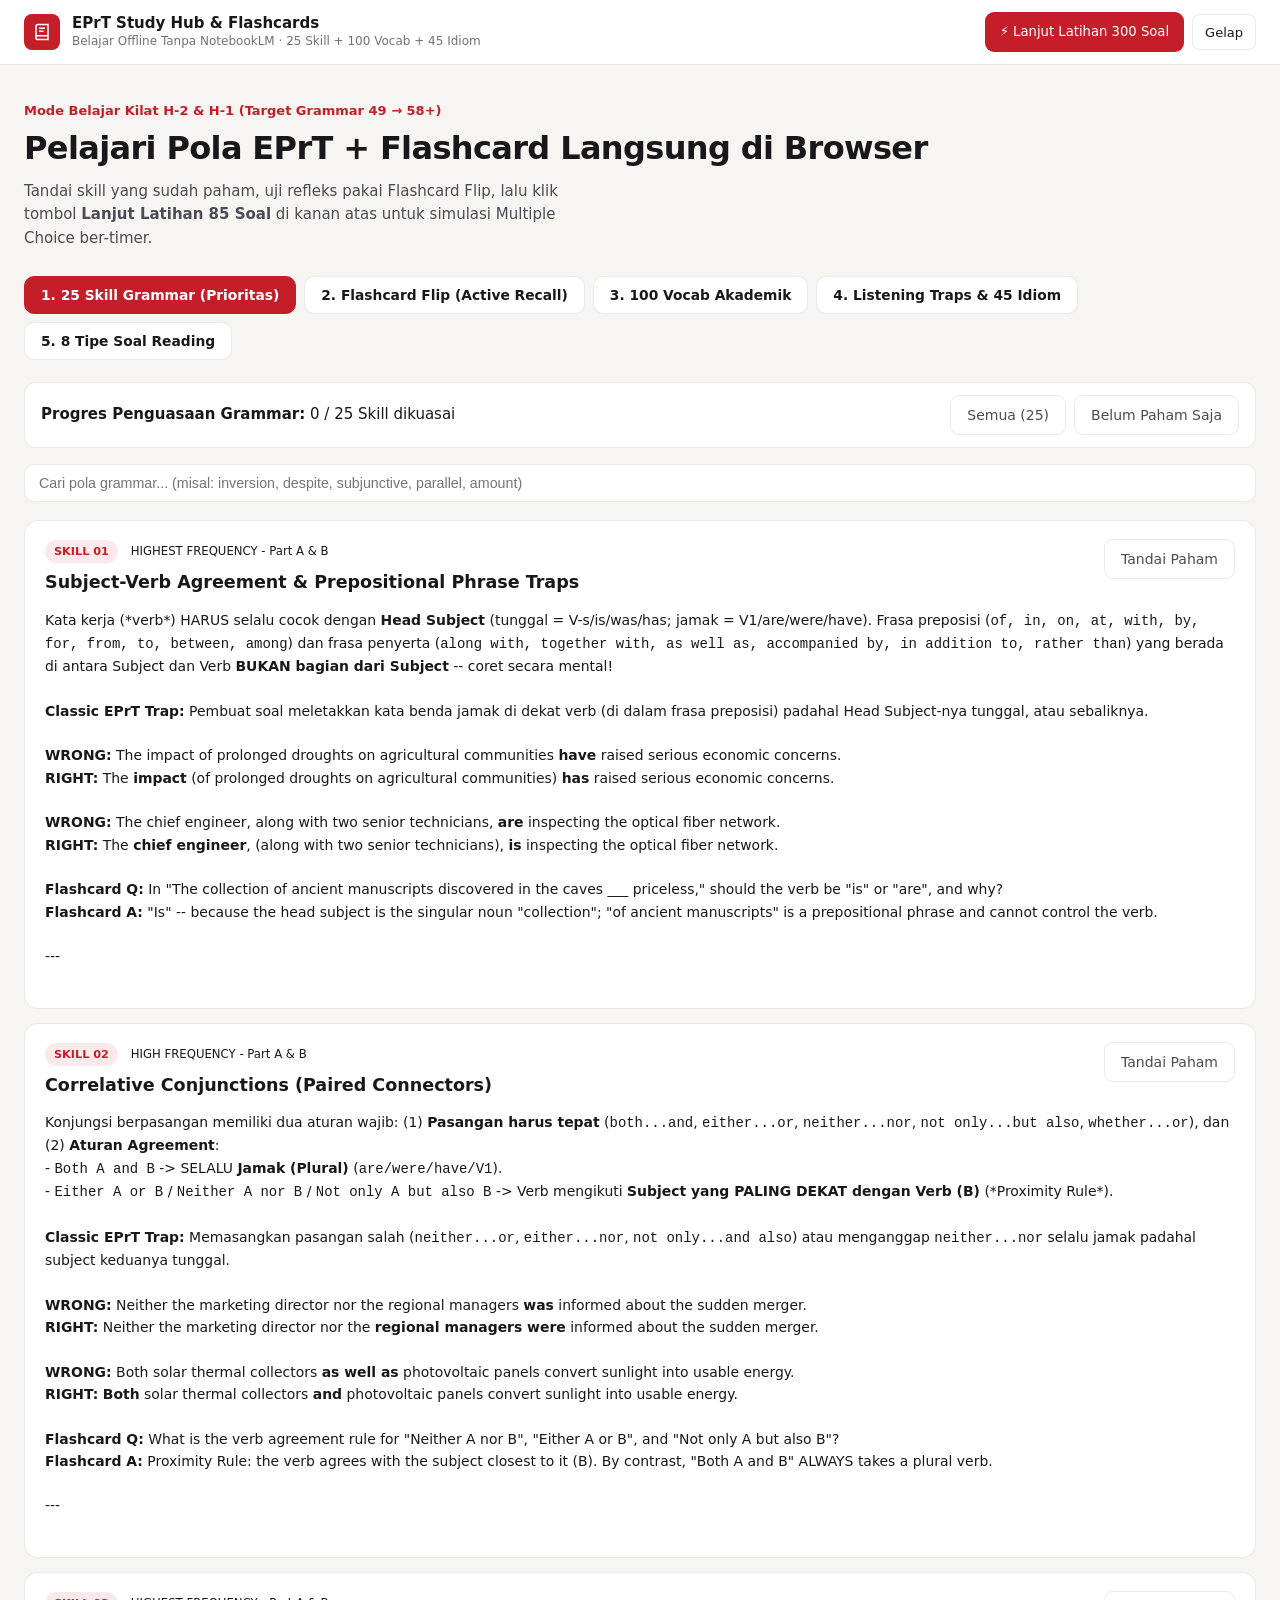
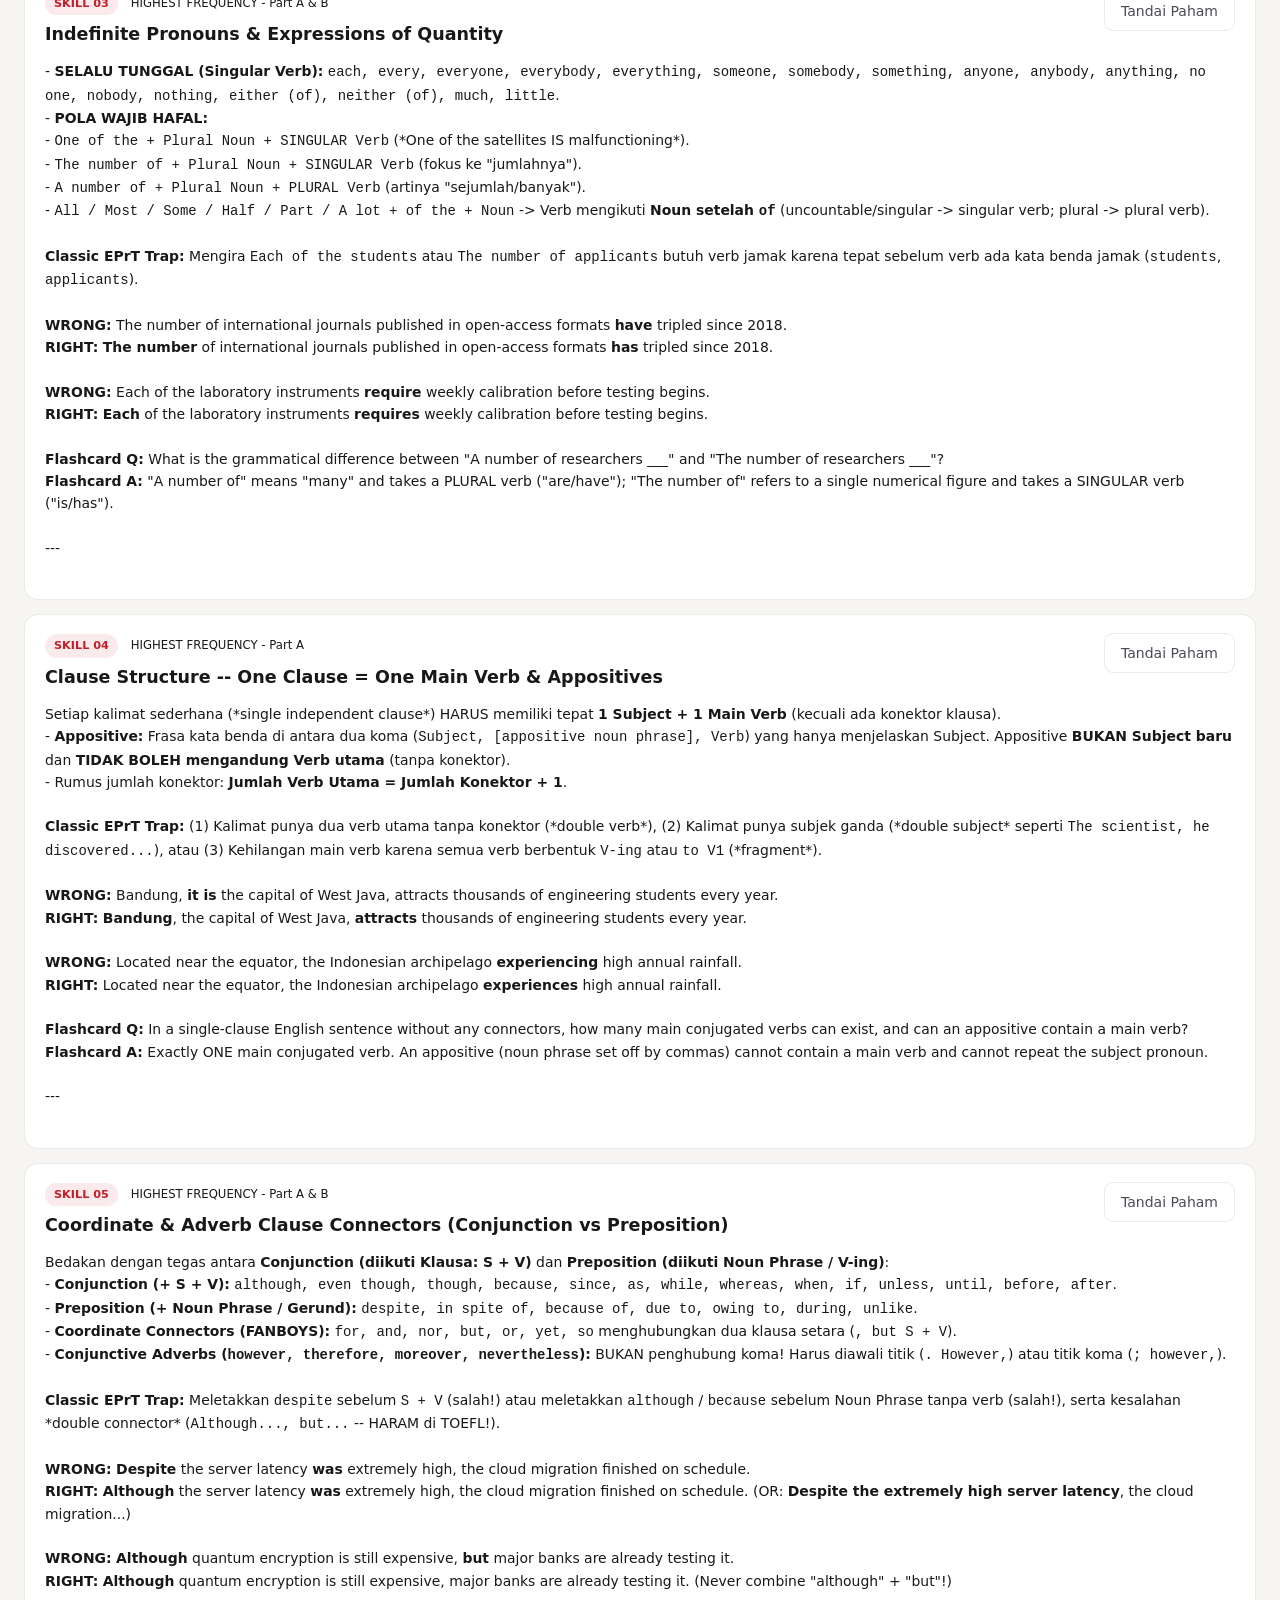
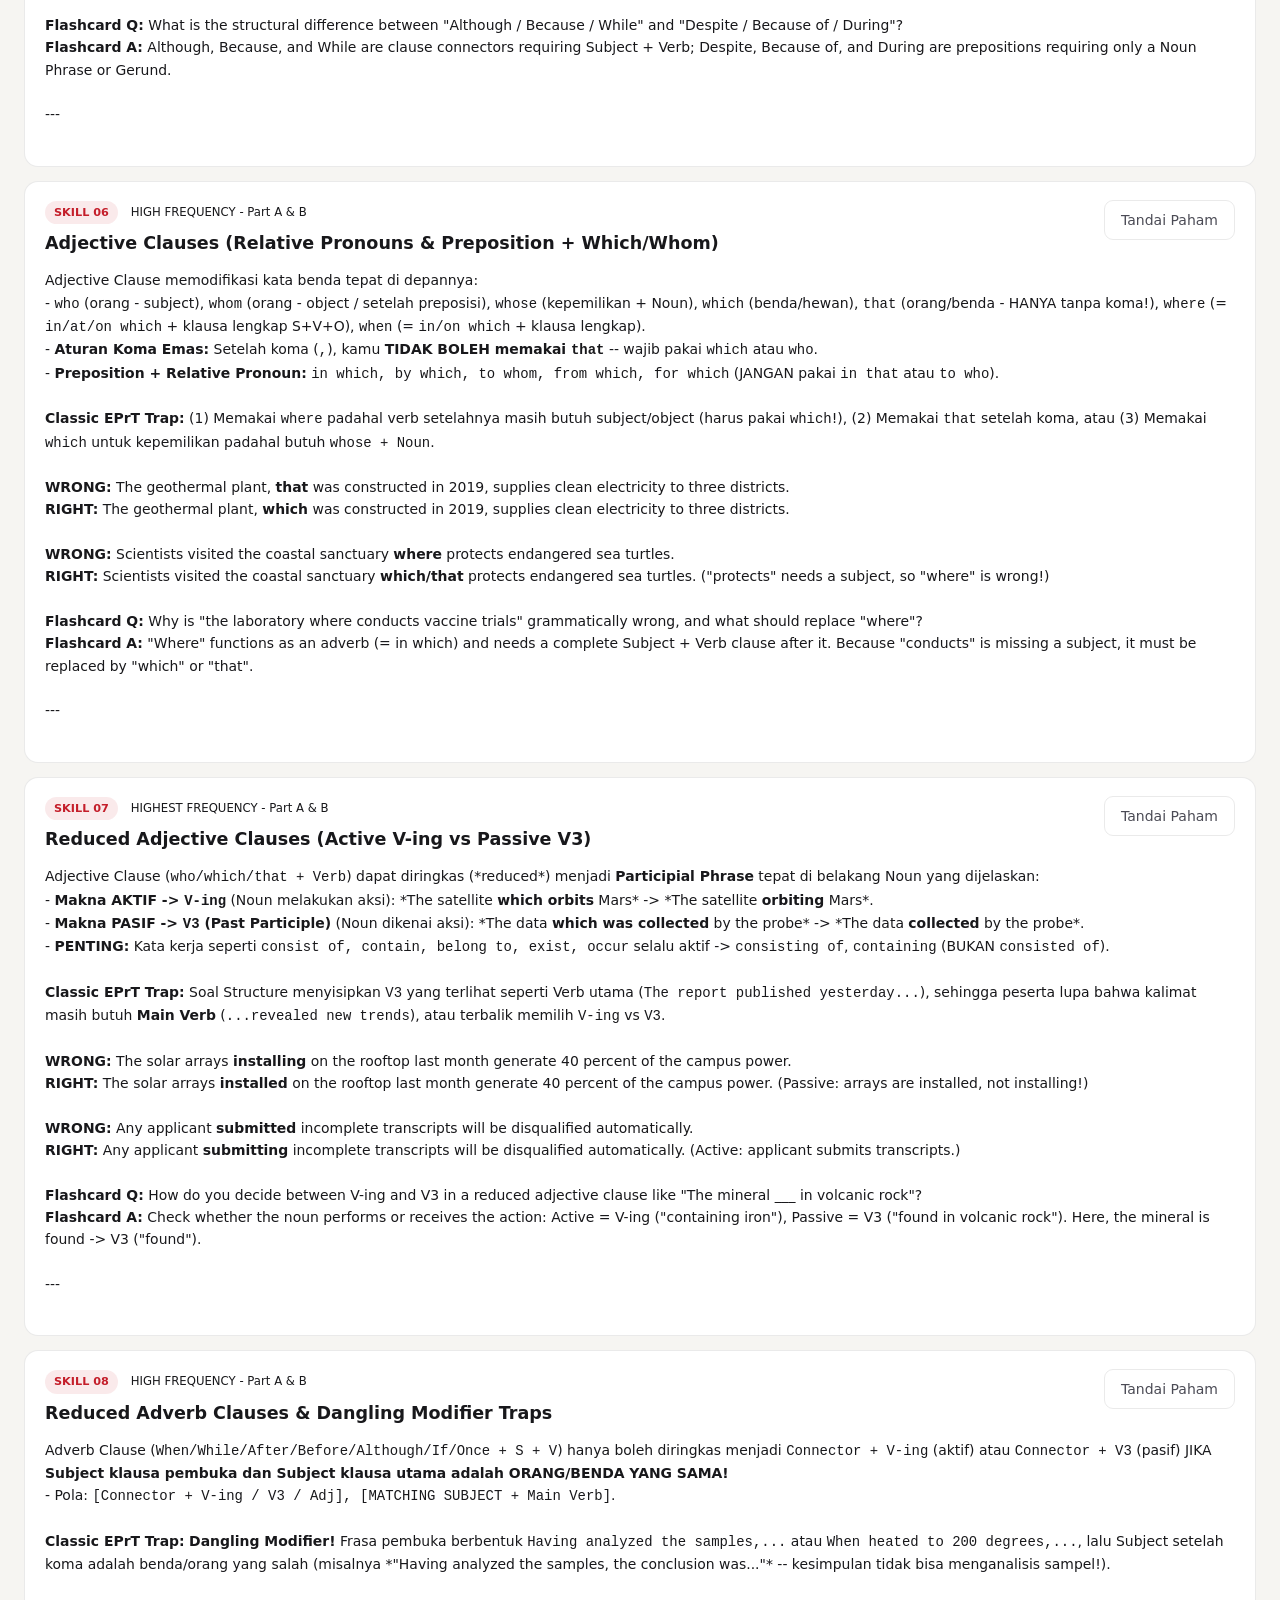
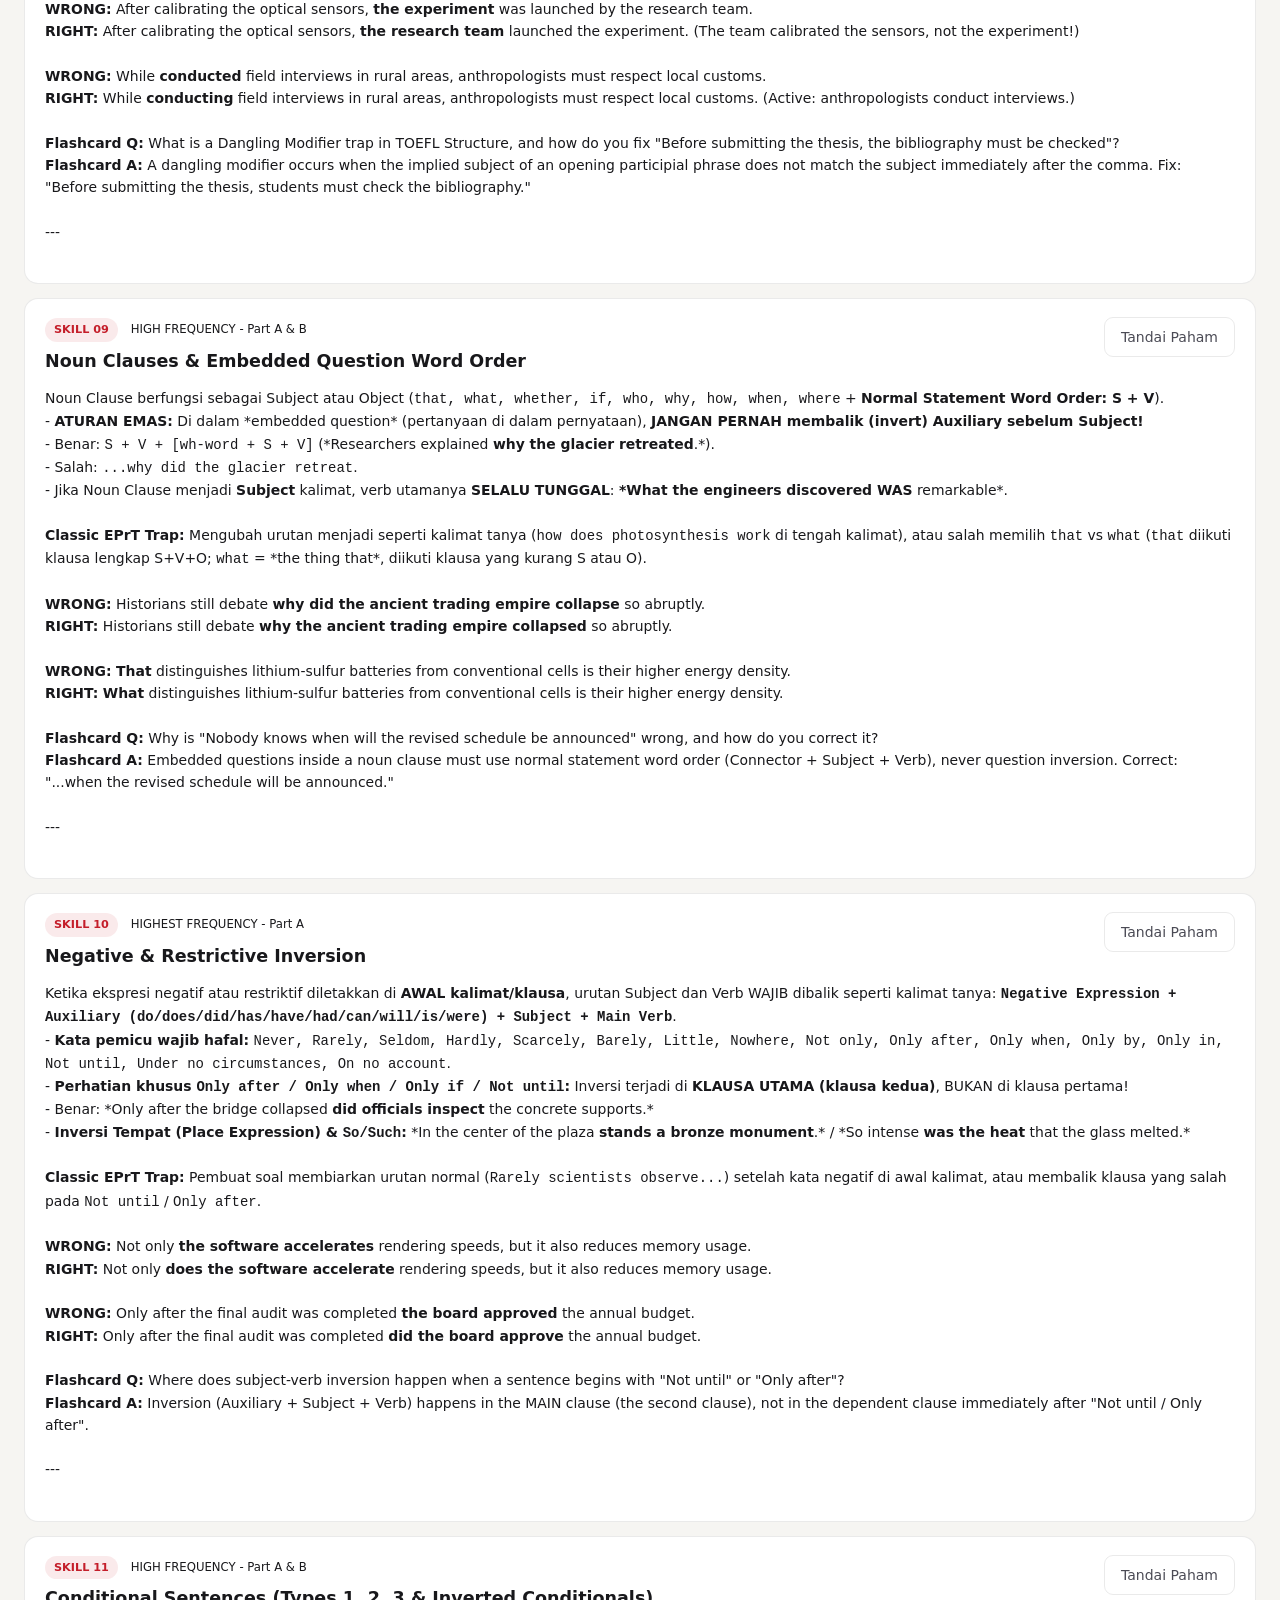
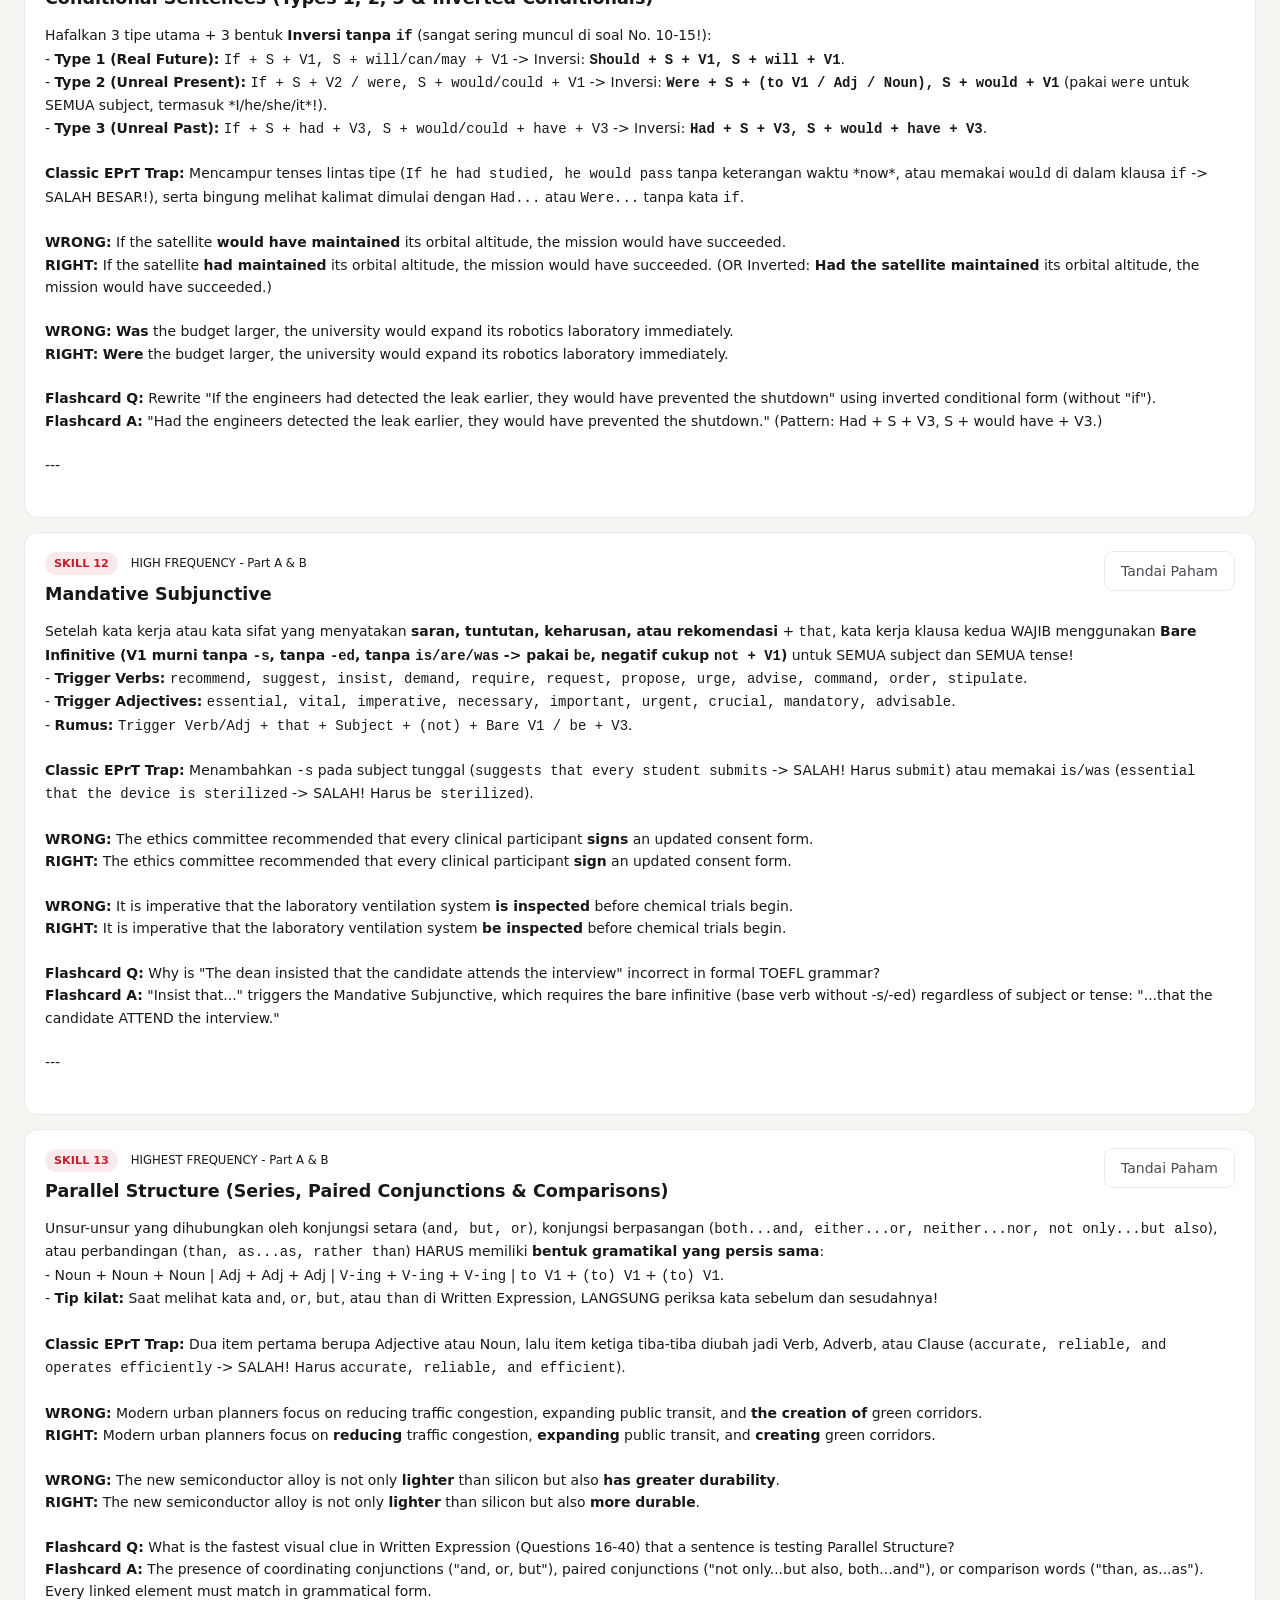
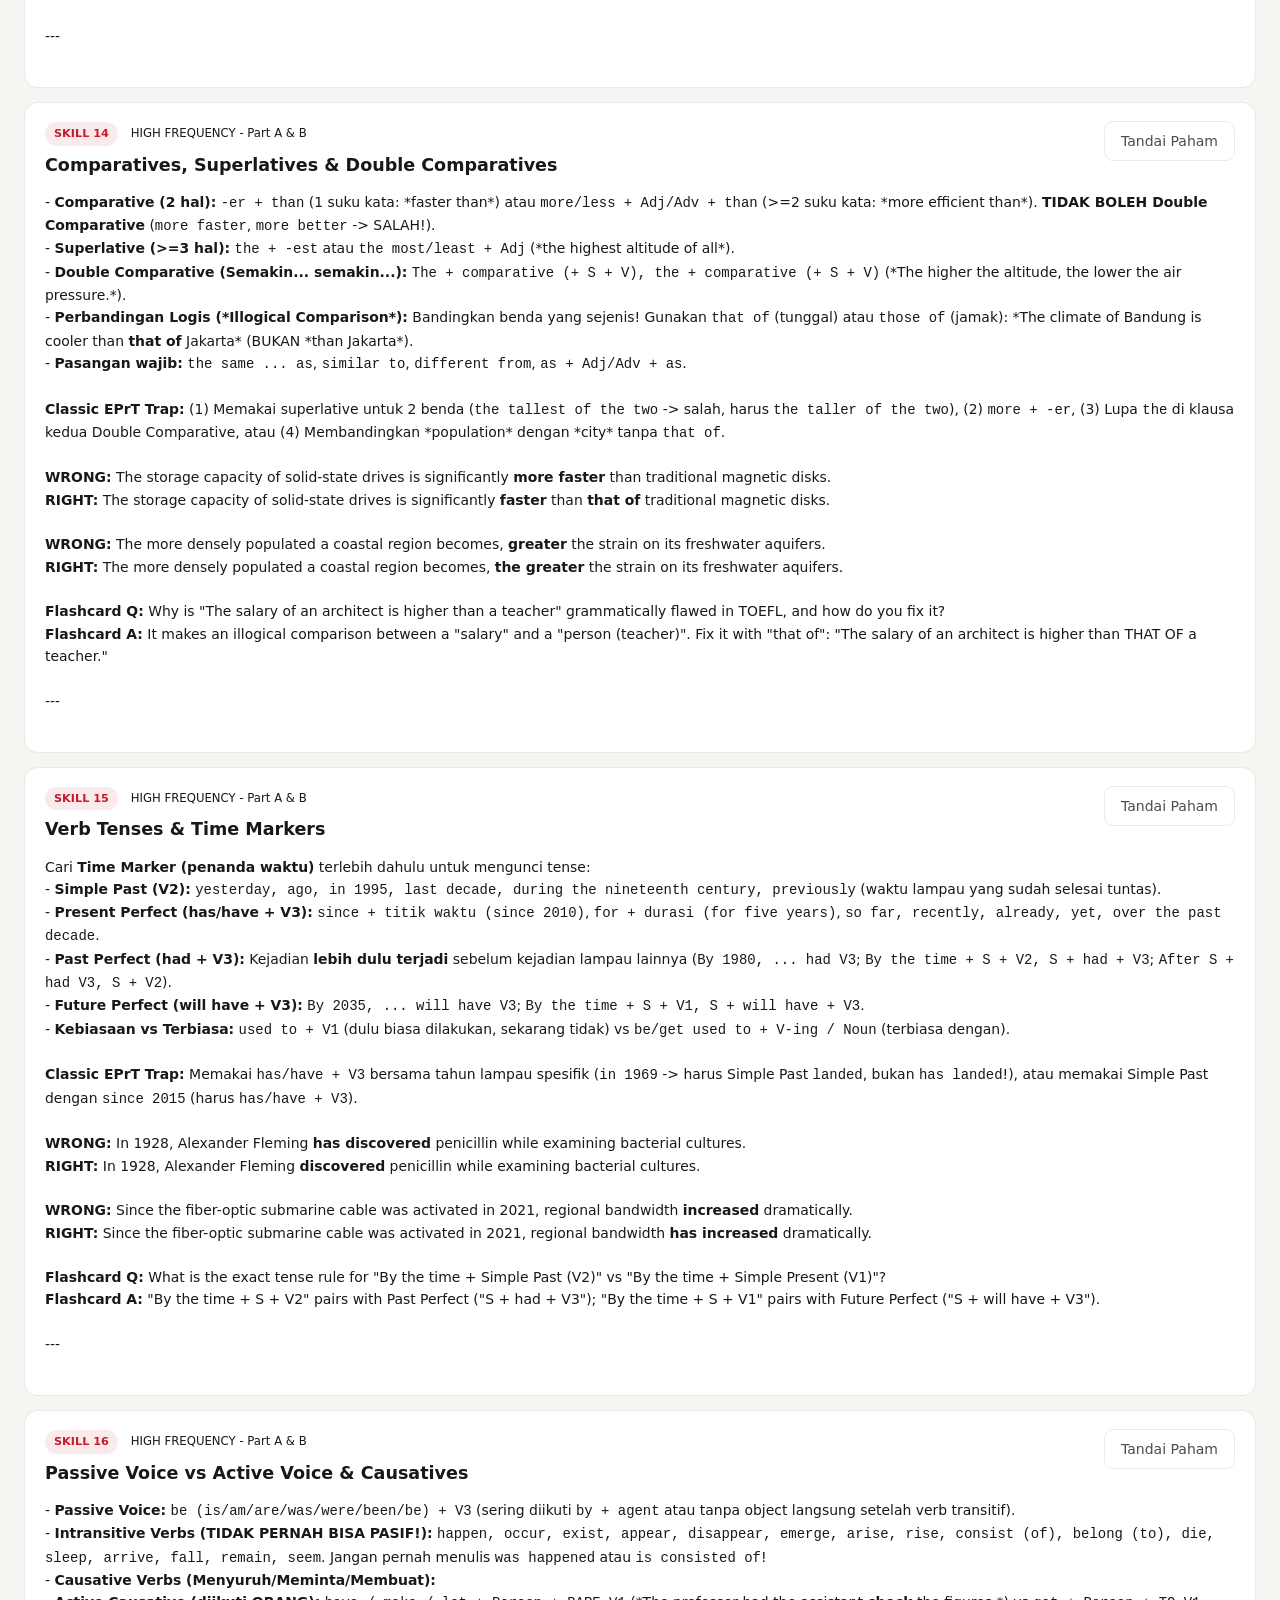
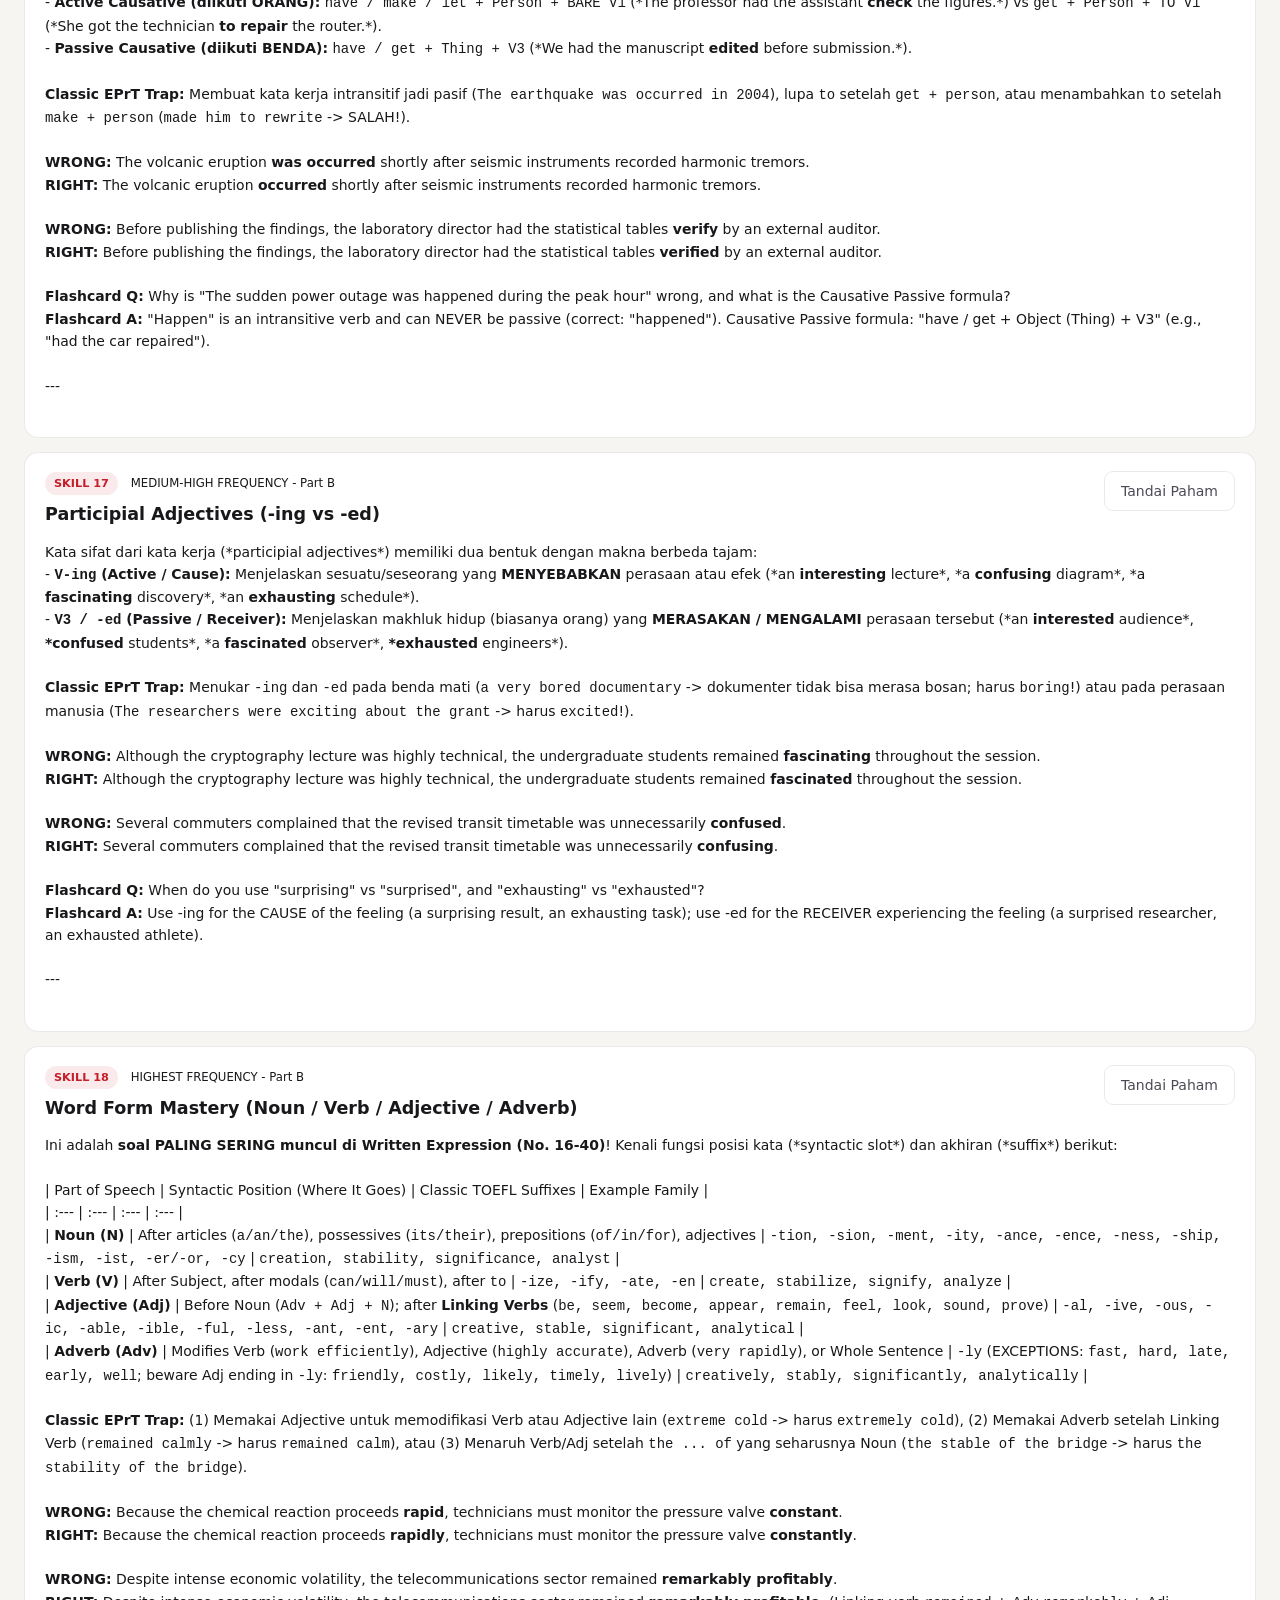
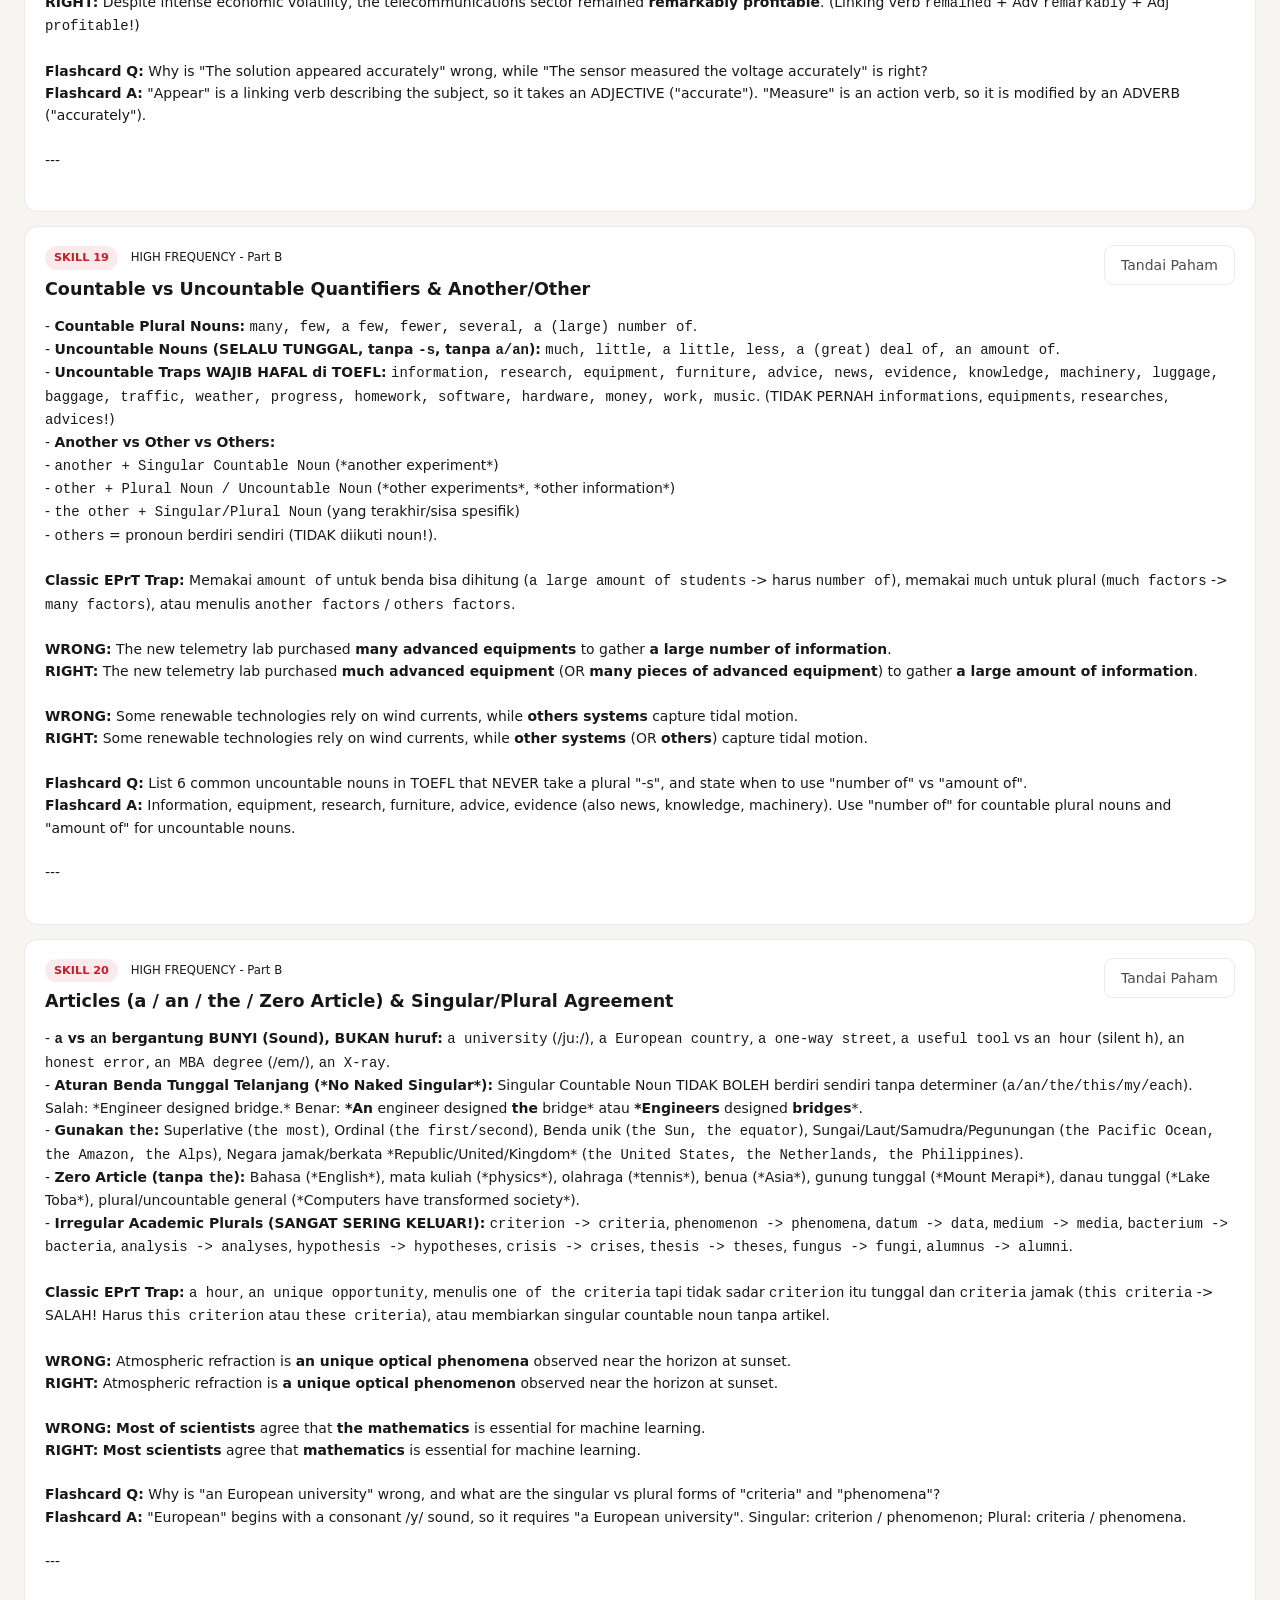
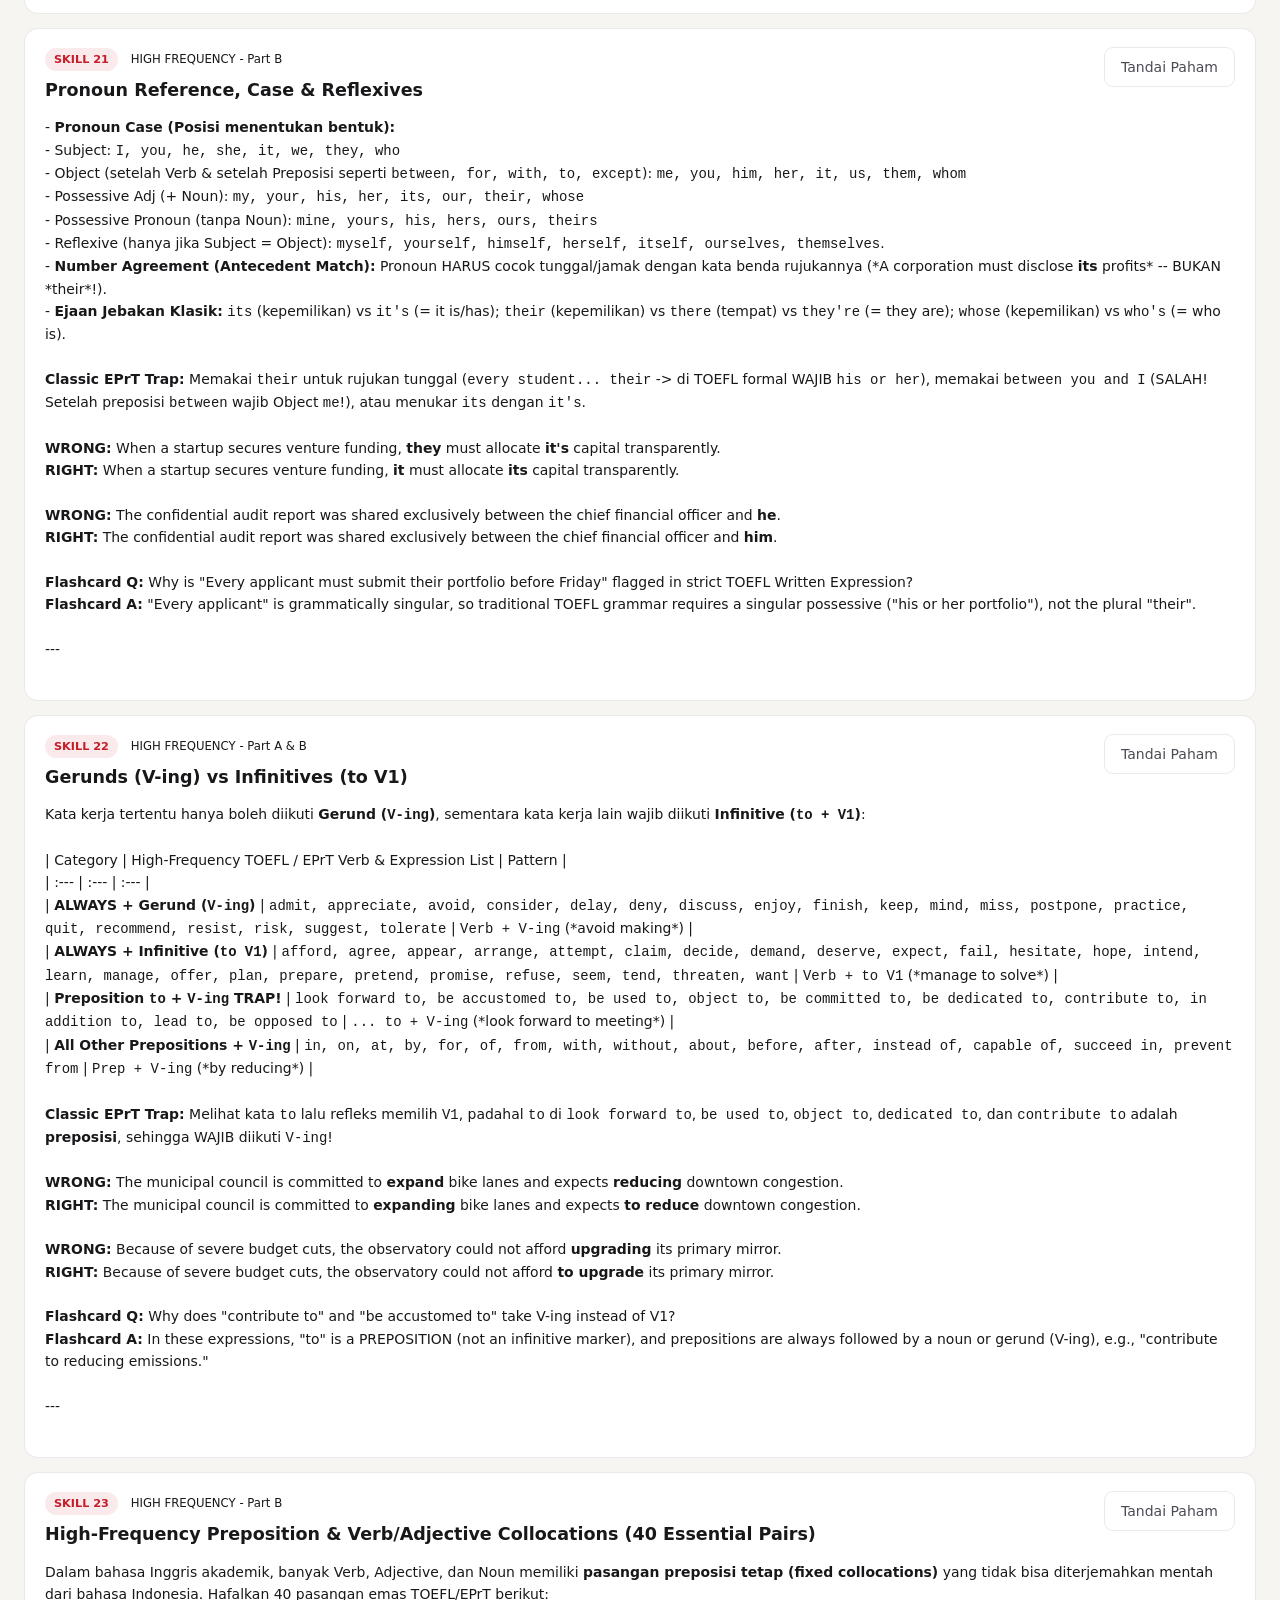
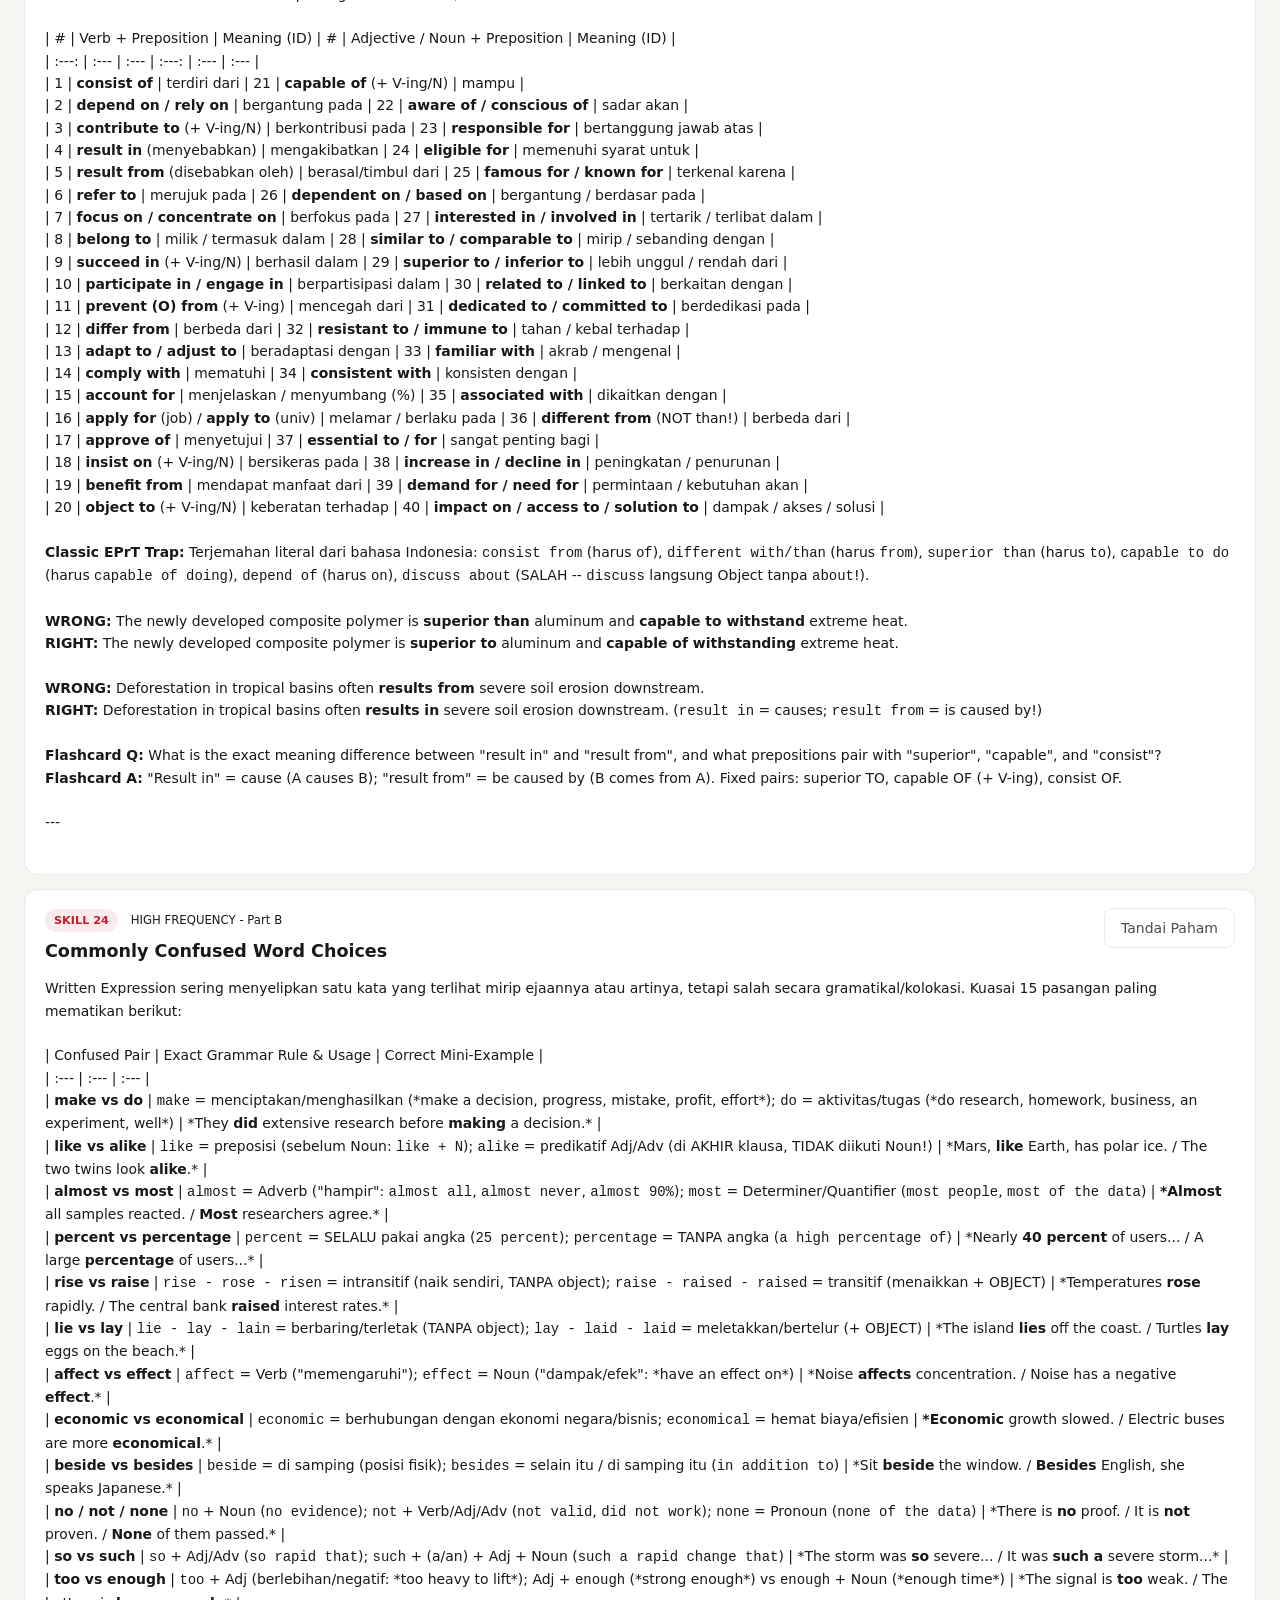
==== study.html @ d7fac901 "belajar eprt" ====
<!DOCTYPE html>
<html lang="id" data-theme="light">
<head>
  <meta charset="UTF-8">
  <meta name="viewport" content="width=device-width, initial-scale=1.0">
  <title>EPrT Study Hub &amp; Flashcards — Pengganti NotebookLM (Offline)</title>
  <link rel="stylesheet" href="styles.css">
  <style>
    .study-nav { display:flex; gap:8px; flex-wrap:wrap; margin:18px 0 22px; }
    .study-tab { padding:10px 16px; border-radius:10px; border:1px solid var(--border); background:var(--surface); color:var(--text); font-weight:600; cursor:pointer; font-size:0.92rem; transition:all .15s; }
    .study-tab.is-active { background:var(--accent); color:#fff; border-color:var(--accent); }
    .study-toolbar { display:flex; gap:10px; flex-wrap:wrap; align-items:center; margin-bottom:18px; }
    .study-search { flex:1; min-width:220px; padding:10px 14px; border-radius:10px; border:1px solid var(--border); background:var(--surface); color:var(--text); font-size:0.95rem; }
    .skill-card { background:var(--surface); border:1px solid var(--border); border-radius:14px; padding:18px 20px; margin-bottom:14px; }
    .skill-card.is-mastered { border-color:#16a34a; opacity:0.88; }
    .skill-head { display:flex; justify-content:space-between; align-items:flex-start; gap:12px; flex-wrap:wrap; }
    .skill-badge { display:inline-block; font-size:0.75rem; font-weight:700; padding:3px 9px; border-radius:999px; background:var(--accent-soft, rgba(185,28,28,0.12)); color:var(--accent); margin-right:8px; }
    .skill-formula { margin:12px 0; font-size:0.93rem; line-height:1.6; white-space:pre-line; }
    .skill-trap { background:rgba(245,158,11,0.12); border-left:3px solid #d97706; padding:10px 12px; border-radius:6px; font-size:0.9rem; margin:10px 0; }
    .pair-grid { display:grid; gap:8px; margin:10px 0; }
    .pair-wrong { background:rgba(220,38,38,0.09); border-left:3px solid #dc2626; padding:8px 12px; border-radius:6px; font-size:0.9rem; }
    .pair-right { background:rgba(22,163,74,0.09); border-left:3px solid #16a34a; padding:8px 12px; border-radius:6px; font-size:0.9rem; }
    .fc-strip { background:var(--surface-2, rgba(15,23,42,0.04)); border:1px dashed var(--border); padding:10px 12px; border-radius:8px; margin-top:10px; font-size:0.88rem; }
    .flashcard-stage { max-width:720px; margin:0 auto; }
    .flashcard-box { background:var(--surface); border:2px solid var(--border); border-radius:18px; padding:34px 28px; min-height:240px; display:flex; flex-direction:column; justify-content:center; cursor:pointer; text-align:center; transition:transform .15s, border-color .15s; }
    .flashcard-box:hover { border-color:var(--accent); }
    .flashcard-box.is-flipped { border-color:#16a34a; background:rgba(22,163,74,0.05); }
    .fc-side-tag { font-size:0.78rem; text-transform:uppercase; letter-spacing:0.08em; font-weight:700; color:var(--muted); margin-bottom:12px; }
    .fc-main-text { font-size:1.15rem; line-height:1.6; font-weight:600; }
    .fc-controls { display:flex; justify-content:center; gap:10px; flex-wrap:wrap; margin-top:16px; }
    .study-table { width:100%; border-collapse:collapse; background:var(--surface); border-radius:12px; overflow:hidden; border:1px solid var(--border); font-size:0.9rem; }
    .study-table th, .study-table td { padding:10px 12px; border-bottom:1px solid var(--border); text-align:left; vertical-align:top; }
    .study-table th { background:var(--surface-2, rgba(15,23,42,0.05)); font-weight:700; }
    .blur-recall .recall-hide { filter:blur(6px); transition:filter .15s; cursor:pointer; }
    .blur-recall .recall-hide:hover, .blur-recall .recall-hide.is-revealed { filter:none; }
    .mastery-bar { background:var(--surface); border:1px solid var(--border); border-radius:12px; padding:12px 16px; display:flex; justify-content:space-between; align-items:center; gap:12px; flex-wrap:wrap; margin-bottom:16px; }
  </style>
</head>
<body>
  <header class="topbar">
    <div class="topbar-inner">
      <a href="index.html" class="brand" style="text-decoration:none;color:inherit;">
        <span class="brand-mark" aria-hidden="true">
          <svg width="18" height="18" viewBox="0 0 24 24" fill="none" stroke="currentColor" stroke-width="2"><path d="M4 19.5v-15A2.5 2.5 0 0 1 6.5 2H20v20H6.5a2.5 2.5 0 0 1 0-5H20"/><path d="M8 7h8"/><path d="M8 11h6"/></svg>
        </span>
        <span class="brand-text">
          <span class="brand-title">EPrT Study Hub &amp; Flashcards</span>
          <span class="brand-sub">Belajar Offline Tanpa NotebookLM · 25 Skill + 100 Vocab + 45 Idiom</span>
        </span>
      </a>
      <div class="topbar-actions">
        <a href="index.html" class="btn btn-primary" style="text-decoration:none;padding:8px 14px;font-size:0.88rem;">⚡ Lanjut Latihan 300 Soal</a>
        <button type="button" class="icon-btn" id="btn-theme"><span class="btn-label" id="theme-label">Gelap</span></button>
      </div>
    </div>
  </header>

  <main class="app-main">
    <div class="dashboard-intro" style="margin-bottom:14px;">
      <p class="eyebrow">Mode Belajar Kilat H-2 &amp; H-1 (Target Grammar 49 → 58+)</p>
      <h1>Pelajari Pola EPrT + Flashcard Langsung di Browser</h1>
      <p class="lead">Tandai skill yang sudah paham, uji refleks pakai Flashcard Flip, lalu klik tombol <strong>Lanjut Latihan 85 Soal</strong> di kanan atas untuk simulasi Multiple Choice ber-timer.</p>
    </div>

    <div class="study-nav" role="tablist">
      <button type="button" class="study-tab is-active" data-tab="grammar">1. 25 Skill Grammar (Prioritas)</button>
      <button type="button" class="study-tab" data-tab="flashcards">2. Flashcard Flip (Active Recall)</button>
      <button type="button" class="study-tab" data-tab="vocab">3. 100 Vocab Akademik</button>
      <button type="button" class="study-tab" data-tab="listening">4. Listening Traps &amp; 45 Idiom</button>
      <button type="button" class="study-tab" data-tab="reading">5. 8 Tipe Soal Reading</button>
    </div>

    <!-- TAB 1: 25 GRAMMAR SKILLS -->
    <section id="panel-grammar" class="study-panel">
      <div class="mastery-bar">
        <div><strong>Progres Penguasaan Grammar:</strong> <span id="grammar-mastery-text">0 / 25 Skill dikuasai</span></div>
        <div style="display:flex;gap:8px;flex-wrap:wrap;">
          <button type="button" class="btn btn-ghost" id="btn-filter-all">Semua (25)</button>
          <button type="button" class="btn btn-ghost" id="btn-filter-unmastered">Belum Paham Saja</button>
        </div>
      </div>
      <div class="study-toolbar">
        <input type="search" class="study-search" id="search-grammar" placeholder="Cari pola grammar... (misal: inversion, despite, subjunctive, parallel, amount)">
      </div>
      <div id="grammar-list"></div>
    </section>

    <!-- TAB 2: FLASHCARDS -->
    <section id="panel-flashcards" class="study-panel" hidden>
      <div class="flashcard-stage">
        <div class="study-toolbar" style="justify-content:center;">
          <button type="button" class="btn btn-ghost fc-deck-btn is-active" data-deck="grammar">Deck Grammar (25)</button>
          <button type="button" class="btn btn-ghost fc-deck-btn" data-deck="idioms">Deck Idiom Listening (45)</button>
          <button type="button" class="btn btn-ghost fc-deck-btn" data-deck="vocab">Deck Vocab Akademik (100)</button>
          <button type="button" class="btn btn-ghost" id="btn-fc-shuffle">Acak Urutan</button>
        </div>
        <div style="text-align:center;margin-bottom:10px;font-size:0.9rem;color:var(--muted);" id="fc-counter">Kartu 1 / 25</div>
        <div class="flashcard-box" id="fc-card" tabindex="0" role="button" aria-label="Klik untuk membalik kartu">
          <div class="fc-side-tag" id="fc-side-tag">PERTANYAAN (Klik / Spasi untuk balik)</div>
          <div class="fc-main-text" id="fc-text"></div>
        </div>
        <div class="fc-controls">
          <button type="button" class="btn btn-ghost" id="btn-fc-prev">← Sebelumnya</button>
          <button type="button" class="btn btn-primary" id="btn-fc-flip">Balik Kartu (Spasi)</button>
          <button type="button" class="btn btn-ghost" id="btn-fc-next">Berikutnya →</button>
        </div>
      </div>
    </section>

    <!-- TAB 3: 100 VOCAB -->
    <section id="panel-vocab" class="study-panel" hidden>
      <div class="study-toolbar">
        <input type="search" class="study-search" id="search-vocab" placeholder="Cari kata akademik / sinonim / arti Indonesia...">
        <button type="button" class="btn btn-ghost" id="btn-toggle-vocab-blur">Sembunyikan Arti (Mode Uji)</button>
      </div>
      <div id="vocab-wrap"></div>
    </section>

    <!-- TAB 4: LISTENING TRAPS & 45 IDIOMS -->
    <section id="panel-listening" class="study-panel" hidden>
      <h2 style="margin-bottom:10px;">12 Jebakan Klasik Listening Part A</h2>
      <div id="traps-wrap" style="margin-bottom:26px;"></div>
      <div class="study-toolbar">
        <h2 style="margin:0;margin-right:auto;">45 Idiom &amp; Phrasal Verbs Wajib</h2>
        <input type="search" class="study-search" id="search-idiom" placeholder="Cari idiom (misal: call off, put off, under the weather)...">
        <button type="button" class="btn btn-ghost" id="btn-toggle-idiom-blur">Sembunyikan Arti</button>
      </div>
      <div id="idioms-wrap"></div>
    </section>

    <!-- TAB 5: 8 READING TYPES -->
    <section id="panel-reading" class="study-panel" hidden>
      <div class="mastery-bar">
        <div><strong>Aturan Emas Pacing Reading:</strong> 50 soal / 55 menit = <strong>maksimal 11 menit per teks</strong> (1 menit skim kalimat pertama tiap paragraf + 9 menit tembak detail berurutan + 1 menit Main Idea).</div>
      </div>
      <div id="reading-list"></div>
    </section>
  </main>

  <script src="study_data.js"></script>
  <script>
    (function () {
      const DATA = window.EPRT_STUDY_DATA;
      const STORE_KEY = 'eprt_study_mastered_v1';
      let mastered = new Set(JSON.parse(localStorage.getItem(STORE_KEY) || '[]'));
      let grammarFilter = 'all';

      // Theme sync with index.html
      const savedTheme = localStorage.getItem('eprt_theme') || 'light';
      document.documentElement.setAttribute('data-theme', savedTheme);
      const themeLabel = document.getElementById('theme-label');
      const syncThemeLabel = () => {
        const cur = document.documentElement.getAttribute('data-theme');
        themeLabel.textContent = cur === 'dark' ? 'Terang' : 'Gelap';
      };
      syncThemeLabel();
      document.getElementById('btn-theme').addEventListener('click', () => {
        const next = document.documentElement.getAttribute('data-theme') === 'dark' ? 'light' : 'dark';
        document.documentElement.setAttribute('data-theme', next);
        localStorage.setItem('eprt_theme', next);
        syncThemeLabel();
      });

      // Tabs
      document.querySelectorAll('.study-tab').forEach(btn => {
        btn.addEventListener('click', () => {
          document.querySelectorAll('.study-tab').forEach(b => b.classList.remove('is-active'));
          document.querySelectorAll('.study-panel').forEach(p => p.hidden = true);
          btn.classList.add('is-active');
          document.getElementById('panel-' + btn.dataset.tab).hidden = false;
        });
      });

      const esc = s => String(s || '').replace(/&/g,'&amp;').replace(/</g,'&lt;').replace(/>/g,'&gt;');
      const mdInline = s => esc(s).replace(/\*\*(.+?)\*\*/g, '<strong>$1</strong>').replace(/`(.+?)`/g, '<code>$1</code>');

      // Render Grammar
      function renderGrammar() {
        const q = document.getElementById('search-grammar').value.toLowerCase().trim();
        document.getElementById('grammar-mastery-text').textContent = `${mastered.size} / ${DATA.skills.length} Skill dikuasai`;
        const list = document.getElementById('grammar-list');
        const filtered = DATA.skills.filter(sk => {
          if (grammarFilter === 'unmastered' && mastered.has(sk.id)) return false;
          if (!q) return true;
          return (sk.title + ' ' + sk.formula + ' ' + sk.trap + ' ' + sk.flashcardQ).toLowerCase().includes(q);
        });
        list.innerHTML = filtered.map(sk => {
          const isDone = mastered.has(sk.id);
          const pairsHtml = sk.pairs.map(p => `
            <div class="pair-wrong"><strong>SALAH:</strong> ${mdInline(p.wrong)}</div>
            <div class="pair-right"><strong>BENAR:</strong> ${mdInline(p.right)}</div>
          `).join('');
          return `
            <article class="skill-card ${isDone ? 'is-mastered' : ''}">
              <div class="skill-head">
                <div>
                  <span class="skill-badge">SKILL ${String(sk.num).padStart(2,'0')}</span>
                  <span style="font-size:0.78rem;color:var(--muted);">${esc(sk.freq)}</span>
                  <h3 style="margin:6px 0 0;">${esc(sk.title)}</h3>
                </div>
                <button type="button" class="btn ${isDone ? 'btn-primary' : 'btn-ghost'}" data-toggle-skill="${sk.id}">
                  ${isDone ? '✓ Sudah Paham' : 'Tandai Paham'}
                </button>
              </div>
              <div class="skill-formula">${mdInline(sk.formula)}</div>
              ${sk.trap ? `<div class="skill-trap"><strong>Jebakan Klasik EPrT:</strong> ${mdInline(sk.trap)}</div>` : ''}
              <div class="pair-grid">${pairsHtml}</div>
              ${sk.flashcardQ ? `<div class="fc-strip"><strong>Flashcard Q:</strong> ${mdInline(sk.flashcardQ)}<br><strong>A:</strong> ${mdInline(sk.flashcardA)}</div>` : ''}
            </article>
          `;
        }).join('') || '<p style="color:var(--muted);">Tidak ada skill yang cocok dengan filter.</p>';

        list.querySelectorAll('[data-toggle-skill]').forEach(b => {
          b.addEventListener('click', () => {
            const id = b.dataset.toggleSkill;
            if (mastered.has(id)) mastered.delete(id); else mastered.add(id);
            localStorage.setItem(STORE_KEY, JSON.stringify([...mastered]));
            renderGrammar();
          });
        });
      }
      document.getElementById('search-grammar').addEventListener('input', renderGrammar);
      document.getElementById('btn-filter-all').addEventListener('click', () => { grammarFilter = 'all'; renderGrammar(); });
      document.getElementById('btn-filter-unmastered').addEventListener('click', () => { grammarFilter = 'unmastered'; renderGrammar(); });
      renderGrammar();

      // Flashcards
      let currentDeckName = 'grammar';
      let deck = [];
      let fcIdx = 0;
      let fcFlipped = false;

      function buildDeck(name) {
        currentDeckName = name;
        if (name === 'grammar') {
          deck = DATA.skills.map(s => ({ tag: `SKILL ${String(s.num).padStart(2,'0')} · ${s.title}`, q: s.flashcardQ, a: s.flashcardA }));
        } else if (name === 'idioms') {
          deck = DATA.idioms.map(i => ({ tag: `IDIOM #${i.num}`, q: `Apa arti idiom "${i.idiom}"?\n\nContoh: ${i.clue}`, a: `${i.english} (${i.indonesian})` }));
        } else {
          deck = DATA.vocab.map(v => ({ tag: `VOCAB #${v.num} (${v.pos})`, q: `Sinonim & arti kata akademik: "${v.word}"`, a: `${v.synonyms}\n\nArti: ${v.meaning}` }));
        }
        fcIdx = 0;
        fcFlipped = false;
        renderFlashcard();
      }
      function renderFlashcard() {
        const card = deck[fcIdx];
        document.getElementById('fc-counter').textContent = `Kartu ${fcIdx + 1} / ${deck.length} — ${card.tag}`;
        const box = document.getElementById('fc-card');
        box.classList.toggle('is-flipped', fcFlipped);
        document.getElementById('fc-side-tag').textContent = fcFlipped ? 'JAWABAN' : 'PERTANYAAN (Klik atau tekan Spasi untuk balik)';
        document.getElementById('fc-text').innerHTML = mdInline(fcFlipped ? card.a : card.q).replace(/\n/g, '<br>');
      }
      document.querySelectorAll('.fc-deck-btn').forEach(b => {
        b.addEventListener('click', () => {
          document.querySelectorAll('.fc-deck-btn').forEach(x => x.classList.remove('btn-primary'));
          b.classList.add('btn-primary');
          buildDeck(b.dataset.deck);
        });
      });
      document.getElementById('fc-card').addEventListener('click', () => { fcFlipped = !fcFlipped; renderFlashcard(); });
      document.getElementById('btn-fc-flip').addEventListener('click', () => { fcFlipped = !fcFlipped; renderFlashcard(); });
      document.getElementById('btn-fc-prev').addEventListener('click', () => { fcIdx = (fcIdx - 1 + deck.length) % deck.length; fcFlipped = false; renderFlashcard(); });
      document.getElementById('btn-fc-next').addEventListener('click', () => { fcIdx = (fcIdx + 1) % deck.length; fcFlipped = false; renderFlashcard(); });
      document.getElementById('btn-fc-shuffle').addEventListener('click', () => {
        for (let i = deck.length - 1; i > 0; i--) { const j = Math.floor(Math.random() * (i + 1)); [deck[i], deck[j]] = [deck[j], deck[i]]; }
        fcIdx = 0; fcFlipped = false; renderFlashcard();
      });
      document.addEventListener('keydown', e => {
        if (document.getElementById('panel-flashcards').hidden) return;
        if (e.code === 'Space') { e.preventDefault(); fcFlipped = !fcFlipped; renderFlashcard(); }
        if (e.code === 'ArrowRight') { fcIdx = (fcIdx + 1) % deck.length; fcFlipped = false; renderFlashcard(); }
        if (e.code === 'ArrowLeft') { fcIdx = (fcIdx - 1 + deck.length) % deck.length; fcFlipped = false; renderFlashcard(); }
      });
      buildDeck('grammar');

      // Vocab table
      function renderVocab() {
        const q = document.getElementById('search-vocab').value.toLowerCase().trim();
        const rows = DATA.vocab.filter(v => !q || (v.word + ' ' + v.synonyms + ' ' + v.meaning).toLowerCase().includes(q));
        document.getElementById('vocab-wrap').innerHTML = `
          <table class="study-table">
            <thead><tr><th>#</th><th>Academic Word</th><th>POS</th><th>TOEFL Synonyms</th><th>Arti Indonesia</th></tr></thead>
            <tbody>${rows.map(v => `<tr><td>${v.num}</td><td><strong>${esc(v.word)}</strong></td><td>${esc(v.pos)}</td><td class="recall-hide">${esc(v.synonyms)}</td><td class="recall-hide">${esc(v.meaning)}</td></tr>`).join('')}</tbody>
          </table>`;
      }
      document.getElementById('search-vocab').addEventListener('input', renderVocab);
      document.getElementById('btn-toggle-vocab-blur').addEventListener('click', e => {
        const w = document.getElementById('vocab-wrap');
        w.classList.toggle('blur-recall');
        e.target.textContent = w.classList.contains('blur-recall') ? 'Tampilkan Arti' : 'Sembunyikan Arti (Mode Uji)';
      });
      renderVocab();

      // Listening Traps + 45 Idioms
      document.getElementById('traps-wrap').innerHTML = `
        <table class="study-table">
          <thead><tr><th>#</th><th>Tipe Jebakan</th><th>Contoh Dialog</th><th>Kunci Logika</th></tr></thead>
          <tbody>${DATA.listeningTraps.map(t => `<tr><td>${t.num}</td><td><strong>${esc(t.type)}</strong></td><td>${mdInline(t.dialogue)}</td><td>${mdInline(t.logic)}</td></tr>`).join('')}</tbody>
        </table>`;
      function renderIdioms() {
        const q = document.getElementById('search-idiom').value.toLowerCase().trim();
        const rows = DATA.idioms.filter(i => !q || (i.idiom + ' ' + i.english + ' ' + i.indonesian).toLowerCase().includes(q));
        document.getElementById('idioms-wrap').innerHTML = `
          <table class="study-table">
            <thead><tr><th>#</th><th>Idiom / Phrasal Verb</th><th>Arti English</th><th>Arti Indonesia</th><th>Contoh Kalimat</th></tr></thead>
            <tbody>${rows.map(i => `<tr><td>${i.num}</td><td><strong>${esc(i.idiom)}</strong></td><td class="recall-hide">${esc(i.english)}</td><td class="recall-hide">${esc(i.indonesian)}</td><td>${mdInline(i.clue)}</td></tr>`).join('')}</tbody>
          </table>`;
      }
      document.getElementById('search-idiom').addEventListener('input', renderIdioms);
      document.getElementById('btn-toggle-idiom-blur').addEventListener('click', e => {
        const w = document.getElementById('idioms-wrap');
        w.classList.toggle('blur-recall');
        e.target.textContent = w.classList.contains('blur-recall') ? 'Tampilkan Arti' : 'Sembunyikan Arti';
      });
      renderIdioms();

      // 8 Reading Types
      document.getElementById('reading-list').innerHTML = DATA.readingTypes.map(r => `
        <article class="skill-card">
          <span class="skill-badge">TIPE ${r.num}</span>
          <h3 style="margin:6px 0 8px;">${esc(r.title)}</h3>
          <div class="skill-formula">${mdInline(r.body)}</div>
        </article>`).join('');
    })();
  </script>
</body>
</html>
---- styles.css ----
/* ==========================================================================
   EPrT Tel-U Prep Arena — Academic Desk & Quizizz Sprint Design System
   Zero external CDN dependency | Strict 4px spacing scale | Light + Dark
   ========================================================================== */

:root {
  /* Light Theme: Warm Paper & Academic Ink */
  --bg: #f6f5f2;
  --surface: #ffffff;
  --surface-subtle: #efede8;
  --surface-hover: #f3f1ec;
  --border: rgba(24, 24, 27, 0.09);
  --border-strong: rgba(24, 24, 27, 0.16);

  --text-primary: #18181b;
  --text-secondary: #4b4b55;
  --text-muted: #71717a;

  /* Brand & Semantic Accents (Tel-U Crimson + High-Contrast Academic Palette) */
  --accent: #c41e2a;
  --accent-hover: #a61722;
  --accent-soft: rgba(196, 30, 42, 0.09);
  --accent-border: rgba(196, 30, 42, 0.28);

  --amber: #b45309;
  --amber-soft: rgba(180, 83, 9, 0.10);
  --emerald: #15803d;
  --emerald-soft: rgba(21, 128, 61, 0.10);
  --emerald-border: rgba(21, 128, 61, 0.36);
  --coral: #be123c;
  --coral-soft: rgba(190, 18, 60, 0.10);
  --coral-border: rgba(190, 18, 60, 0.38);

  /* Answer Tile Identity Colors (Refined Quizizz Tiles) */
  --tile-a: #0f766e;
  --tile-b: #1d4ed8;
  --tile-c: #b45309;
  --tile-d: #be123c;

  --shadow-sm: 0 1px 2px rgba(24, 24, 27, 0.05);
  --shadow-md: 0 4px 16px rgba(24, 24, 27, 0.06);

  --font-sans: "Plus Jakarta Sans", "Segoe UI", system-ui, -apple-system, BlinkMacSystemFont, Roboto, sans-serif;
  --font-serif: "Charter", "Georgia", "Cambria", "Times New Roman", serif;
  --font-mono: "JetBrains Mono", "Cascadia Code", "Consolas", ui-monospace, monospace;

  --radius-sm: 8px;
  --radius-md: 12px;
  --radius-lg: 16px;
  --ease: cubic-bezier(0.2, 0.7, 0.2, 1);
}

[data-theme="dark"] {
  /* Dark Theme: Deep Slate & Ink (Surface steps + Hairlines, no glows) */
  --bg: #111317;
  --surface: #181b21;
  --surface-subtle: #20242d;
  --surface-hover: #252a34;
  --border: rgba(242, 243, 245, 0.09);
  --border-strong: rgba(242, 243, 245, 0.17);

  --text-primary: #f2f3f5;
  --text-secondary: #b4b9c5;
  --text-muted: #7f8594;

  --accent: #e53e49;
  --accent-hover: #f0525c;
  --accent-soft: rgba(229, 62, 73, 0.14);
  --accent-border: rgba(229, 62, 73, 0.38);

  --amber: #f59e0b;
  --amber-soft: rgba(245, 158, 11, 0.14);
  --emerald: #22c55e;
  --emerald-soft: rgba(34, 197, 94, 0.13);
  --emerald-border: rgba(34, 197, 94, 0.42);
  --coral: #fb7185;
  --coral-soft: rgba(251, 113, 133, 0.14);
  --coral-border: rgba(251, 113, 133, 0.44);

  --tile-a: #14b8a6;
  --tile-b: #60a5fa;
  --tile-c: #f59e0b;
  --tile-d: #fb7185;

  --shadow-sm: none;
  --shadow-md: none;
}

*, *::before, *::after {
  box-sizing: border-box;
}

html, body {
  margin: 0;
  padding: 0;
  background-color: var(--bg);
  color: var(--text-primary);
  font-family: var(--font-sans);
  font-size: 15px;
  line-height: 1.55;
  -webkit-font-smoothing: antialiased;
}

button {
  font-family: inherit;
  cursor: pointer;
}

button:focus-visible, [tabindex]:focus-visible {
  outline: 2px solid var(--accent);
  outline-offset: 2px;
}

.tabular {
  font-family: var(--font-mono);
  font-variant-numeric: tabular-nums;
}

/* ==================== TOP NAVIGATION ==================== */
.topbar {
  position: sticky;
  top: 0;
  z-index: 40;
  background-color: var(--surface);
  border-bottom: 1px solid var(--border);
}

.topbar-inner {
  max-width: 1360px;
  margin: 0 auto;
  padding: 12px 24px;
  display: flex;
  align-items: center;
  justify-content: space-between;
  gap: 16px;
}

.brand {
  display: inline-flex;
  align-items: center;
  gap: 12px;
  background: transparent;
  border: 0;
  padding: 0;
  color: var(--text-primary);
  text-align: left;
}

.brand-mark {
  width: 36px;
  height: 36px;
  border-radius: var(--radius-sm);
  background-color: var(--accent);
  color: #ffffff;
  display: grid;
  place-items: center;
  flex-shrink: 0;
}

.brand-text {
  display: flex;
  flex-direction: column;
}

.brand-title {
  font-size: 15px;
  font-weight: 600;
  line-height: 1.2;
}

.brand-sub {
  font-size: 12px;
  color: var(--text-muted);
}

.topbar-actions {
  display: flex;
  align-items: center;
  gap: 8px;
}

.saved-indicator {
  font-size: 12px;
  color: var(--emerald);
  background: var(--emerald-soft);
  padding: 4px 10px;
  border-radius: 6px;
  font-weight: 500;
}

.icon-btn {
  display: inline-flex;
  align-items: center;
  gap: 8px;
  height: 36px;
  padding: 0 12px;
  border-radius: var(--radius-sm);
  border: 1px solid var(--border);
  background: var(--surface);
  color: var(--text-primary);
  font-size: 13px;
  font-weight: 500;
  transition: background-color 140ms var(--ease), border-color 140ms var(--ease);
}

.icon-btn:hover {
  background: var(--surface-hover);
  border-color: var(--border-strong);
}

.icon-btn-muted {
  color: var(--text-secondary);
}

[data-theme="light"] .icon-sun { display: none; }
[data-theme="dark"] .icon-moon { display: none; }

/* ==================== MAIN CONTAINER ==================== */
.app-main {
  max-width: 1360px;
  margin: 0 auto;
  padding: 28px 24px 56px;
}

[hidden],
.view[hidden] {
  display: none !important;
}

/* ==================== DASHBOARD VIEW ==================== */
.dashboard-header {
  display: grid;
  grid-template-columns: minmax(0, 1.15fr) minmax(320px, 0.85fr);
  gap: 24px;
  align-items: stretch;
  margin-bottom: 28px;
}

.dashboard-intro {
  display: flex;
  flex-direction: column;
  justify-content: center;
  padding: 8px 0;
}

.eyebrow {
  margin: 0 0 8px;
  font-size: 13px;
  font-weight: 600;
  color: var(--accent);
}

.dashboard-intro h1 {
  margin: 0 0 12px;
  font-size: clamp(24px, 3vw, 32px);
  font-weight: 600;
  line-height: 1.22;
  letter-spacing: -0.02em;
}

.lead {
  margin: 0;
  color: var(--text-secondary);
  font-size: 15px;
  max-width: 58ch;
}

/* Score Overview Card */
.score-overview-card {
  background: var(--surface);
  border: 1px solid var(--border);
  border-radius: var(--radius-lg);
  padding: 20px 24px;
  box-shadow: var(--shadow-sm);
  display: flex;
  flex-direction: column;
  justify-content: space-between;
  gap: 16px;
}

.score-overview-top {
  display: flex;
  align-items: flex-start;
  justify-content: space-between;
  gap: 12px;
}

.meta-label {
  margin: 0 0 4px;
  font-size: 13px;
  color: var(--text-muted);
  font-weight: 500;
}

.projected-row {
  display: flex;
  align-items: baseline;
  gap: 10px;
}

.projected-value {
  font-size: 36px;
  font-weight: 600;
  line-height: 1;
  color: var(--text-primary);
}

.delta-pill {
  font-size: 12px;
  font-weight: 600;
  padding: 3px 8px;
  border-radius: 6px;
  background: var(--surface-subtle);
  color: var(--text-secondary);
}

.delta-pill.is-up {
  background: var(--emerald-soft);
  color: var(--emerald);
}

.delta-pill.is-down {
  background: var(--coral-soft);
  color: var(--coral);
}

.cefr-badge {
  font-family: var(--font-mono);
  font-size: 12px;
  font-weight: 600;
  padding: 5px 10px;
  border-radius: 6px;
  border: 1px solid var(--border-strong);
  color: var(--text-primary);
  background: var(--surface-subtle);
}

.section-mini-grid {
  display: grid;
  grid-template-columns: repeat(3, 1fr);
  gap: 10px;
}

.section-mini-item {
  background: var(--surface-subtle);
  border: 1px solid var(--border);
  border-radius: 10px;
  padding: 10px 12px;
  display: flex;
  flex-direction: column;
  gap: 2px;
}

.section-mini-item.is-priority {
  border-color: var(--accent-border);
  background: var(--accent-soft);
}

.mini-label {
  font-size: 12px;
  color: var(--text-secondary);
}

.mini-score {
  font-size: 20px;
  font-weight: 600;
  line-height: 1.2;
}

.mini-src {
  font-size: 11px;
  color: var(--text-muted);
}

.target-bar-wrap {
  display: flex;
  flex-direction: column;
  gap: 6px;
}

.target-bar-labels {
  display: flex;
  justify-content: space-between;
  font-size: 12px;
  color: var(--text-secondary);
}

.target-bar-track {
  position: relative;
  height: 8px;
  background: var(--surface-subtle);
  border-radius: 4px;
  overflow: hidden;
}

.target-bar-fill {
  height: 100%;
  background: var(--accent);
  border-radius: 4px;
  transition: width 320ms var(--ease);
}

.target-bar-marker {
  position: absolute;
  top: 0;
  bottom: 0;
  width: 2px;
  background: var(--text-primary);
  opacity: 0.45;
}

/* 3 Mode Cards */
.mode-grid {
  display: grid;
  grid-template-columns: repeat(3, minmax(0, 1fr));
  gap: 20px;
  margin-bottom: 20px;
}

.mode-card {
  background: var(--surface);
  border: 1px solid var(--border);
  border-radius: var(--radius-lg);
  padding: 24px;
  box-shadow: var(--shadow-sm);
  display: flex;
  flex-direction: column;
  gap: 16px;
  transition: border-color 160ms var(--ease);
}

.mode-card:hover {
  border-color: var(--border-strong);
}

.mode-card-priority {
  border-top: 3px solid var(--accent);
}

.mode-tag-row {
  display: flex;
  align-items: center;
  justify-content: space-between;
  gap: 8px;
  margin-bottom: 8px;
}

.mode-number {
  font-family: var(--font-mono);
  font-size: 12px;
  font-weight: 600;
  color: var(--text-muted);
}

.priority-pill {
  font-size: 12px;
  font-weight: 600;
  color: var(--accent);
  background: var(--accent-soft);
  padding: 3px 9px;
  border-radius: 6px;
}

.quiet-pill {
  font-size: 12px;
  font-weight: 500;
  color: var(--text-secondary);
  background: var(--surface-subtle);
  padding: 3px 9px;
  border-radius: 6px;
}

.mode-card h2 {
  margin: 0 0 8px;
  font-size: 20px;
  font-weight: 600;
  line-height: 1.25;
}

.mode-desc {
  margin: 0;
  font-size: 14px;
  color: var(--text-secondary);
  line-height: 1.5;
}

.mode-meta-list {
  display: flex;
  flex-wrap: wrap;
  gap: 12px;
}

.meta-chip {
  display: inline-flex;
  align-items: center;
  gap: 6px;
  font-size: 13px;
  color: var(--text-secondary);
}

/* Bank Pool Status Bar */
.bank-status-bar {
  display: flex;
  flex-direction: column;
  gap: 6px;
  padding: 10px 12px;
  border-radius: 10px;
  background: var(--surface-subtle);
  border: 1px solid var(--border);
}

.bank-status-top {
  display: flex;
  align-items: center;
  justify-content: space-between;
  gap: 8px;
  font-size: 12px;
  color: var(--text-secondary);
}

.bank-status-text {
  font-weight: 500;
}

.bank-status-pct {
  font-size: 11.5px;
  font-weight: 600;
  color: var(--text-muted);
}

.bank-status-track {
  height: 5px;
  border-radius: 3px;
  background: var(--border);
  overflow: hidden;
}

.bank-status-fill {
  height: 100%;
  border-radius: 3px;
  background: var(--emerald);
  transition: width 260ms var(--ease);
}

.selector-group {
  display: flex;
  flex-direction: column;
  gap: 8px;
}

/* Segmented Mode Selector */
.mode-selector {
  display: grid;
  grid-template-columns: 1fr 1fr;
  gap: 4px;
  padding: 4px;
  background: var(--surface-subtle);
  border-radius: 10px;
  border: 1px solid var(--border);
}

.seg-btn {
  border: 0;
  background: transparent;
  color: var(--text-secondary);
  font-size: 12.5px;
  font-weight: 500;
  padding: 7px 8px;
  border-radius: 7px;
  transition: background-color 140ms var(--ease), color 140ms var(--ease);
}

.seg-btn.is-active {
  background: var(--surface);
  color: var(--text-primary);
  box-shadow: var(--shadow-sm);
}

.mode-progress-box {
  padding: 12px 14px;
  border-radius: 10px;
  background: var(--surface-subtle);
  border: 1px solid var(--border);
  font-size: 13px;
  color: var(--text-secondary);
  display: flex;
  align-items: center;
  justify-content: space-between;
  gap: 8px;
  min-height: 46px;
}

.muted-note {
  color: var(--text-muted);
}

.mode-actions {
  margin-top: auto;
  display: flex;
  gap: 8px;
}

/* Buttons */
.btn {
  display: inline-flex;
  align-items: center;
  justify-content: center;
  gap: 8px;
  height: 40px;
  padding: 0 16px;
  border-radius: 9px;
  font-size: 14px;
  font-weight: 500;
  border: 1px solid transparent;
  transition: background-color 140ms var(--ease), border-color 140ms var(--ease), transform 100ms var(--ease);
}

.btn:active {
  transform: scale(0.985);
}

.btn-primary {
  background: var(--accent);
  color: #ffffff;
  flex: 1;
}

.btn-primary:hover {
  background: var(--accent-hover);
}

.btn-secondary {
  background: var(--surface);
  color: var(--text-primary);
  border-color: var(--border-strong);
}

.btn-secondary:hover {
  background: var(--surface-hover);
}

.btn-ghost {
  background: transparent;
  color: var(--text-secondary);
  border-color: var(--border);
}

.btn-ghost:hover {
  background: var(--surface-hover);
  color: var(--text-primary);
}

/* Shortcut Strip */
.shortcut-strip {
  display: flex;
  flex-wrap: wrap;
  align-items: center;
  gap: 20px;
  padding: 14px 20px;
  background: var(--surface);
  border: 1px solid var(--border);
  border-radius: var(--radius-md);
  font-size: 13px;
  color: var(--text-secondary);
}

.shortcut-item {
  display: inline-flex;
  align-items: center;
  gap: 6px;
}

kbd {
  display: inline-flex;
  align-items: center;
  justify-content: center;
  min-width: 24px;
  height: 22px;
  padding: 0 6px;
  border-radius: 5px;
  border: 1px solid var(--border-strong);
  background: var(--surface-subtle);
  font-family: var(--font-mono);
  font-size: 11px;
  font-weight: 600;
  color: var(--text-primary);
}

.dot-offline {
  width: 8px;
  height: 8px;
  border-radius: 50%;
  background: var(--emerald);
  display: inline-block;
}

.btn-reset-bank {
  margin-left: auto;
  display: inline-flex;
  align-items: center;
  gap: 6px;
  height: 30px;
  padding: 0 11px;
  border-radius: 7px;
  border: 1px solid var(--border-strong);
  background: var(--surface-subtle);
  color: var(--text-secondary);
  font-size: 12px;
  font-weight: 500;
  transition: background-color 140ms var(--ease), color 140ms var(--ease), border-color 140ms var(--ease);
}

.btn-reset-bank:hover {
  background: var(--surface-hover);
  color: var(--text-primary);
  border-color: var(--accent-border);
}

/* ==================== ACTIVE QUIZ ARENA ==================== */
.quiz-hud {
  display: flex;
  align-items: center;
  justify-content: space-between;
  gap: 16px;
  padding: 12px 16px;
  background: var(--surface);
  border: 1px solid var(--border);
  border-radius: var(--radius-md) var(--radius-md) 0 0;
}

.hud-left {
  display: flex;
  align-items: center;
  gap: 14px;
}

.btn-back {
  display: inline-flex;
  align-items: center;
  gap: 4px;
  height: 32px;
  padding: 0 10px;
  border-radius: 7px;
  border: 1px solid var(--border);
  background: var(--surface-subtle);
  color: var(--text-secondary);
  font-size: 13px;
  font-weight: 500;
}

.btn-back:hover {
  color: var(--text-primary);
  border-color: var(--border-strong);
}

.hud-title-group {
  display: flex;
  align-items: baseline;
  gap: 10px;
}

.hud-quiz-name {
  font-weight: 600;
  font-size: 15px;
}

.hud-q-counter {
  font-size: 13px;
  color: var(--text-muted);
}

.hud-metrics {
  display: flex;
  align-items: center;
  gap: 14px;
}

.hud-pill {
  display: inline-flex;
  align-items: center;
  gap: 6px;
  height: 32px;
  padding: 0 10px;
  border-radius: 8px;
  border: 1px solid var(--border);
  background: var(--surface-subtle);
  font-size: 13px;
  font-weight: 600;
  color: var(--text-secondary);
}

.hud-pill.is-hot {
  color: var(--amber);
  background: var(--amber-soft);
  border-color: rgba(180, 83, 9, 0.3);
}

.hud-accuracy {
  display: inline-flex;
  align-items: center;
  gap: 6px;
  font-size: 13px;
  font-weight: 600;
  color: var(--text-secondary);
}

.mini-ring {
  transform: rotate(-90deg);
}

.ring-track {
  fill: none;
  stroke: var(--surface-subtle);
  stroke-width: 3.5;
}

.ring-fill {
  fill: none;
  stroke: var(--emerald);
  stroke-width: 3.5;
  stroke-linecap: round;
  transition: stroke-dashoffset 280ms var(--ease);
}

.hud-timer {
  display: inline-flex;
  align-items: center;
  gap: 6px;
  height: 32px;
  padding: 0 12px;
  border-radius: 8px;
  border: 1px solid var(--border-strong);
  background: var(--surface-subtle);
  font-size: 14px;
  font-weight: 600;
  color: var(--text-primary);
}

.hud-timer.is-warn {
  color: var(--amber);
  background: var(--amber-soft);
  border-color: rgba(245, 158, 11, 0.35);
}

.hud-timer.is-danger {
  color: var(--coral);
  background: var(--coral-soft);
  border-color: var(--coral-border);
}

.progress-rail {
  height: 4px;
  background: var(--surface-subtle);
  overflow: hidden;
}

.progress-rail-fill {
  height: 100%;
  background: var(--text-primary);
  opacity: 0.35;
  transition: width 260ms var(--ease);
}

.timer-rail {
  height: 4px;
  background: var(--surface-subtle);
  border-radius: 0 0 var(--radius-sm) var(--radius-sm);
  overflow: hidden;
  margin-bottom: 20px;
}

.timer-rail-fill {
  height: 100%;
  background: var(--accent);
  transition: width 250ms linear, background-color 200ms var(--ease);
}

.timer-rail-fill.is-warn { background: var(--amber); }
.timer-rail-fill.is-danger { background: var(--coral); }

/* Arena Layout (Single vs Split-Pane for Reading) */
.arena-layout {
  max-width: 880px;
  margin: 0 auto;
}

.arena-layout.is-split {
  max-width: none;
  display: grid;
  grid-template-columns: minmax(0, 1.06fr) minmax(0, 0.94fr);
  gap: 20px;
  align-items: start;
}

/* Reading Booklet Left Pane */
.passage-pane {
  background: var(--surface);
  border: 1px solid var(--border);
  border-radius: var(--radius-lg);
  box-shadow: var(--shadow-sm);
  position: sticky;
  top: 76px;
  max-height: calc(100vh - 104px);
  display: flex;
  flex-direction: column;
  overflow: hidden;
}

.passage-header {
  padding: 16px 20px;
  border-bottom: 1px solid var(--border);
  display: flex;
  align-items: flex-start;
  justify-content: space-between;
  gap: 12px;
  background: var(--surface);
}

.passage-category {
  font-size: 12px;
  font-weight: 600;
  color: var(--accent);
}

.passage-title {
  margin: 4px 0 0;
  font-size: 17px;
  font-weight: 600;
  line-height: 1.3;
}

.passage-tools {
  display: flex;
  align-items: center;
  gap: 6px;
  flex-shrink: 0;
}

.passage-wordcount {
  font-size: 12px;
  color: var(--text-muted);
  margin-right: 4px;
}

.font-size-btn {
  width: 30px;
  height: 28px;
  border-radius: 6px;
  border: 1px solid var(--border);
  background: var(--surface-subtle);
  color: var(--text-primary);
  font-size: 12px;
  font-weight: 600;
}

.font-size-btn:hover {
  border-color: var(--border-strong);
}

.passage-body {
  padding: 20px 24px 24px;
  overflow-y: auto;
  font-family: var(--font-serif);
  font-size: var(--passage-fs, 16px);
  line-height: 1.72;
  color: var(--text-primary);
}

.passage-para {
  position: relative;
  margin: 0 0 16px;
  padding: 8px 12px 8px 38px;
  border-radius: 8px;
  border-left: 3px solid transparent;
  transition: background-color 200ms var(--ease), border-color 200ms var(--ease);
}

.passage-para:last-child {
  margin-bottom: 0;
}

.passage-para.is-highlighted {
  background: var(--accent-soft);
  border-left-color: var(--accent);
}

.para-num {
  position: absolute;
  left: 10px;
  top: 10px;
  font-family: var(--font-mono);
  font-size: 12px;
  font-weight: 600;
  color: var(--text-muted);
}

/* Question Card */
.question-card {
  background: var(--surface);
  border: 1px solid var(--border);
  border-radius: var(--radius-lg);
  padding: 24px 28px;
  box-shadow: var(--shadow-sm);
}

.q-meta-bar {
  display: flex;
  align-items: center;
  justify-content: space-between;
  gap: 10px;
  margin-bottom: 16px;
}

.q-badge {
  font-size: 12px;
  font-weight: 600;
  color: var(--accent);
  background: var(--accent-soft);
  padding: 4px 10px;
  border-radius: 6px;
}

.q-pattern-tag {
  font-size: 12px;
  color: var(--text-muted);
  margin-right: auto;
}

.q-id {
  font-size: 12px;
  color: var(--text-muted);
}

.q-instruction {
  margin: 0 0 10px;
  font-size: 13px;
  color: var(--text-secondary);
}

.q-stem {
  font-size: 18px;
  line-height: 1.68;
  font-weight: 400;
  color: var(--text-primary);
  margin-bottom: 22px;
}

/* Signature Detail: Written Expression Underlined Spans */
.we-span {
  display: inline;
  padding: 2px 4px 1px;
  border-bottom: 2px solid var(--accent);
  border-radius: 4px 4px 0 0;
  background: var(--accent-soft);
  margin: 0 1px;
  transition: background-color 180ms var(--ease), border-color 180ms var(--ease);
}

.we-tag {
  font-family: var(--font-mono);
  font-size: 11px;
  font-weight: 600;
  color: var(--accent);
  margin-right: 3px;
  vertical-align: super;
}

.we-span.is-error-revealed {
  background: var(--coral-soft);
  border-bottom-color: var(--coral);
  text-decoration: line-through;
  text-decoration-color: var(--coral);
}

.we-span.is-ok-revealed {
  background: transparent;
  border-bottom-color: var(--border-strong);
}

.we-fix-chip {
  display: inline-block;
  margin-left: 4px;
  padding: 1px 6px;
  border-radius: 4px;
  background: var(--emerald-soft);
  color: var(--emerald);
  font-size: 14px;
  font-weight: 600;
  text-decoration: none;
}

.blank-slot {
  display: inline-block;
  min-width: 96px;
  border-bottom: 2px solid var(--accent);
  text-align: center;
  padding: 0 8px;
  color: var(--accent);
  font-weight: 600;
}

.blank-slot.is-filled {
  color: var(--emerald);
  border-bottom-color: var(--emerald);
}

/* ==================== LISTENING STUDIO PLAYER ==================== */
.audio-studio {
  background: var(--surface-subtle);
  border: 1px solid var(--border);
  border-radius: var(--radius-md);
  padding: 16px;
  margin-bottom: 20px;
}

.audio-studio-top {
  display: flex;
  align-items: center;
  justify-content: space-between;
  gap: 12px;
  margin-bottom: 12px;
}

.audio-title-wrap {
  display: flex;
  flex-wrap: wrap;
  align-items: center;
  gap: 10px;
}

.audio-part-label {
  font-size: 13px;
  font-weight: 600;
  color: var(--text-primary);
}

.speaker-pills {
  display: inline-flex;
  gap: 6px;
}

.speaker-pill {
  font-size: 11.5px;
  font-weight: 600;
  padding: 2px 8px;
  border-radius: 5px;
  border: 1px solid var(--border);
  background: var(--surface);
  color: var(--text-muted);
  transition: background-color 140ms var(--ease), color 140ms var(--ease), border-color 140ms var(--ease);
}

.speaker-pill.is-speaking {
  background: var(--accent);
  border-color: var(--accent);
  color: #ffffff;
}

/* Restrained Studio Waveform (static unless playing!) */
.waveform {
  display: inline-flex;
  align-items: center;
  gap: 3px;
  height: 20px;
}

.waveform span {
  width: 3px;
  height: 6px;
  border-radius: 2px;
  background: var(--text-muted);
  opacity: 0.45;
}

.waveform.is-playing span {
  background: var(--accent);
  opacity: 1;
  animation: waveBar 700ms ease-in-out infinite alternate;
}

.waveform.is-playing span:nth-child(2) { animation-delay: 120ms; }
.waveform.is-playing span:nth-child(3) { animation-delay: 260ms; }
.waveform.is-playing span:nth-child(4) { animation-delay: 180ms; }
.waveform.is-playing span:nth-child(5) { animation-delay: 320ms; }

@keyframes waveBar {
  from { height: 5px; }
  to { height: 18px; }
}

.audio-controls {
  display: flex;
  flex-wrap: wrap;
  align-items: center;
  gap: 8px;
}

.btn-audio-play {
  height: 36px;
  padding: 0 14px;
  background: var(--accent);
  color: #ffffff;
  font-size: 13px;
}

.btn-audio-play:hover { background: var(--accent-hover); }

.btn-audio-sec, .btn-script-toggle {
  height: 36px;
  padding: 0 12px;
  background: var(--surface);
  color: var(--text-primary);
  border: 1px solid var(--border);
  font-size: 13px;
}

.btn-audio-sec:hover, .btn-script-toggle:hover {
  border-color: var(--border-strong);
  background: var(--surface-hover);
}

.speed-group {
  display: inline-flex;
  background: var(--surface);
  border: 1px solid var(--border);
  border-radius: 8px;
  padding: 2px;
}

.speed-btn {
  border: 0;
  background: transparent;
  color: var(--text-secondary);
  font-family: var(--font-mono);
  font-size: 12px;
  padding: 5px 8px;
  border-radius: 6px;
}

.speed-btn.is-active {
  background: var(--surface-subtle);
  color: var(--text-primary);
  font-weight: 600;
}

.btn-script-toggle {
  margin-left: auto;
}

.audio-status-line {
  margin: 10px 0 0;
  font-size: 12.5px;
  color: var(--text-secondary);
}

.script-box {
  margin-top: 12px;
  padding: 12px 14px;
  background: var(--surface);
  border: 1px solid var(--border);
  border-radius: 8px;
  max-height: 220px;
  overflow-y: auto;
  font-size: 13.5px;
  line-height: 1.6;
}

.script-line {
  margin: 0 0 8px;
}

.script-line:last-child {
  margin-bottom: 0;
}

.script-speaker {
  font-weight: 600;
  color: var(--accent);
  margin-right: 6px;
}

/* ==================== ANSWER TILES (QUIZIZZ STYLE) ==================== */
.options-grid {
  display: grid;
  grid-template-columns: repeat(2, minmax(0, 1fr));
  gap: 12px;
}

.options-grid.is-single-col {
  grid-template-columns: 1fr;
}

.option-tile {
  position: relative;
  display: flex;
  align-items: flex-start;
  gap: 12px;
  width: 100%;
  text-align: left;
  padding: 14px 16px;
  border-radius: var(--radius-md);
  border: 1px solid var(--border-strong);
  border-left-width: 4px;
  background: var(--surface);
  color: var(--text-primary);
  font-size: 15px;
  line-height: 1.45;
  transition: background-color 140ms var(--ease), border-color 140ms var(--ease), opacity 160ms var(--ease);
}

.option-tile[data-idx="0"] { border-left-color: var(--tile-a); }
.option-tile[data-idx="1"] { border-left-color: var(--tile-b); }
.option-tile[data-idx="2"] { border-left-color: var(--tile-c); }
.option-tile[data-idx="3"] { border-left-color: var(--tile-d); }

.option-tile:hover:not(:disabled) {
  background: var(--surface-hover);
}

.option-tile:disabled {
  cursor: default;
}

.option-key {
  flex-shrink: 0;
  width: 26px;
  height: 26px;
  border-radius: 7px;
  display: grid;
  place-items: center;
  font-family: var(--font-mono);
  font-size: 12px;
  font-weight: 600;
  color: #ffffff;
  margin-top: 1px;
}

.option-tile[data-idx="0"] .option-key { background: var(--tile-a); }
.option-tile[data-idx="1"] .option-key { background: var(--tile-b); }
.option-tile[data-idx="2"] .option-key { background: var(--tile-c); }
.option-tile[data-idx="3"] .option-key { background: var(--tile-d); }

.option-text {
  flex: 1;
}

.option-kbd {
  flex-shrink: 0;
  font-family: var(--font-mono);
  font-size: 11px;
  color: var(--text-muted);
  margin-top: 4px;
}

/* Answered States */
.option-tile.is-correct {
  background: var(--emerald-soft);
  border-color: var(--emerald-border);
  border-left-color: var(--emerald);
}

.option-tile.is-correct .option-key {
  background: var(--emerald);
}

.option-tile.is-wrong {
  background: var(--coral-soft);
  border-color: var(--coral-border);
  border-left-color: var(--coral);
}

.option-tile.is-wrong .option-key {
  background: var(--coral);
}

.option-tile.is-dimmed {
  opacity: 0.45;
}

/* ==================== FEEDBACK BANNER ==================== */
.feedback-banner {
  margin-top: 20px;
  padding: 16px 20px;
  border-radius: var(--radius-md);
  border: 1px solid var(--border);
  background: var(--surface-subtle);
  animation: fadeSlideIn 180ms var(--ease);
}

.feedback-banner.is-correct {
  background: var(--emerald-soft);
  border-color: var(--emerald-border);
}

.feedback-banner.is-wrong {
  background: var(--coral-soft);
  border-color: var(--coral-border);
}

@keyframes fadeSlideIn {
  from { opacity: 0; transform: translateY(6px); }
  to { opacity: 1; transform: translateY(0); }
}

.feedback-head {
  display: flex;
  flex-wrap: wrap;
  align-items: center;
  justify-content: space-between;
  gap: 8px;
  margin-bottom: 8px;
}

.feedback-status-wrap {
  display: flex;
  align-items: center;
  gap: 10px;
}

.feedback-status {
  font-weight: 600;
  font-size: 15px;
}

.feedback-banner.is-correct .feedback-status { color: var(--emerald); }
.feedback-banner.is-wrong .feedback-status { color: var(--coral); }

.feedback-pattern {
  font-size: 12px;
  font-weight: 500;
  padding: 2px 8px;
  border-radius: 5px;
  background: var(--surface);
  border: 1px solid var(--border);
  color: var(--text-secondary);
}

.feedback-correction {
  font-family: var(--font-mono);
  font-size: 12.5px;
  font-weight: 600;
  color: var(--emerald);
  background: var(--surface);
  padding: 3px 8px;
  border-radius: 5px;
  border: 1px solid var(--emerald-border);
}

.feedback-text {
  margin: 0 0 14px;
  font-size: 14px;
  color: var(--text-primary);
  line-height: 1.6;
}

.feedback-footer {
  display: flex;
  align-items: center;
  justify-content: space-between;
  gap: 12px;
}

.feedback-footer .btn-primary {
  flex: 0 0 auto;
}

.kbd-hint {
  font-size: 12.5px;
  color: var(--text-secondary);
}

/* ==================== SCORE REPORT VIEW ==================== */
.report-top {
  display: flex;
  flex-wrap: wrap;
  align-items: flex-end;
  justify-content: space-between;
  gap: 16px;
  margin-bottom: 24px;
}

.report-top h1 {
  margin: 0;
  font-size: 28px;
  font-weight: 600;
}

.report-actions-top {
  display: flex;
  flex-wrap: wrap;
  gap: 8px;
}

.report-actions-top .btn-primary {
  flex: 0 0 auto;
}

.report-grid {
  display: grid;
  grid-template-columns: 1.05fr 0.9fr 1.05fr;
  gap: 20px;
  margin-bottom: 24px;
}

.report-card {
  background: var(--surface);
  border: 1px solid var(--border);
  border-radius: var(--radius-lg);
  padding: 24px;
  box-shadow: var(--shadow-sm);
}

.report-card-ring {
  position: relative;
  display: flex;
  flex-direction: column;
  align-items: center;
  gap: 16px;
}

.big-ring {
  transform: rotate(-90deg);
}

.big-ring-track {
  fill: none;
  stroke: var(--surface-subtle);
  stroke-width: 9;
}

.big-ring-fill {
  fill: none;
  stroke: var(--emerald);
  stroke-width: 9;
  stroke-linecap: round;
  transition: stroke-dashoffset 450ms var(--ease);
}

.ring-center-text {
  position: absolute;
  top: 56px;
  display: flex;
  flex-direction: column;
  align-items: center;
}

.ring-pct {
  font-size: 26px;
  font-weight: 600;
  line-height: 1.1;
}

.ring-raw {
  font-size: 12px;
  color: var(--text-muted);
}

.report-substats {
  width: 100%;
  display: grid;
  grid-template-columns: repeat(3, 1fr);
  gap: 8px;
  padding-top: 12px;
  border-top: 1px solid var(--border);
  text-align: center;
}

.substat-label {
  display: block;
  font-size: 11.5px;
  color: var(--text-muted);
}

.scaled-hero-row {
  display: flex;
  align-items: baseline;
  gap: 10px;
  margin: 8px 0 10px;
}

.scaled-hero-num {
  font-size: 44px;
  font-weight: 600;
  line-height: 1;
}

.scaled-range {
  font-family: var(--font-mono);
  font-size: 16px;
  color: var(--text-muted);
}

.delta-line {
  margin: 0 0 10px;
  font-size: 14px;
  font-weight: 600;
  color: var(--text-primary);
}

.report-note {
  margin: 0;
  font-size: 13.5px;
  color: var(--text-secondary);
}

.projected-card-head {
  display: flex;
  align-items: center;
  justify-content: space-between;
  gap: 8px;
}

.combined-breakdown {
  display: grid;
  grid-template-columns: repeat(3, 1fr);
  gap: 8px;
  margin-top: 14px;
}

.comb-pill {
  padding: 8px 10px;
  border-radius: 8px;
  background: var(--surface-subtle);
  border: 1px solid var(--border);
}

.comb-pill.is-live {
  border-color: var(--accent-border);
  background: var(--accent-soft);
}

.comb-pill span {
  display: block;
  font-size: 11.5px;
  color: var(--text-muted);
}

.comb-pill strong {
  font-family: var(--font-mono);
  font-size: 16px;
}

/* Weak Pattern Panel */
.report-panel {
  background: var(--surface);
  border: 1px solid var(--border);
  border-radius: var(--radius-lg);
  padding: 24px;
  margin-bottom: 20px;
  box-shadow: var(--shadow-sm);
}

.panel-head {
  display: flex;
  flex-wrap: wrap;
  align-items: center;
  justify-content: space-between;
  gap: 12px;
  margin-bottom: 18px;
}

.panel-head h2 {
  margin: 0 0 4px;
  font-size: 18px;
  font-weight: 600;
}

.panel-sub {
  margin: 0;
  font-size: 13.5px;
  color: var(--text-secondary);
}

.pattern-list {
  display: grid;
  grid-template-columns: repeat(2, minmax(0, 1fr));
  gap: 12px 24px;
}

.pattern-row {
  display: flex;
  flex-direction: column;
  gap: 6px;
}

.pattern-row-top {
  display: flex;
  justify-content: space-between;
  align-items: center;
  gap: 8px;
  font-size: 13.5px;
}

.pattern-name {
  font-weight: 500;
}

.pattern-stat {
  font-family: var(--font-mono);
  font-size: 12.5px;
  color: var(--text-secondary);
}

.pattern-bar-track {
  height: 7px;
  border-radius: 4px;
  background: var(--surface-subtle);
  overflow: hidden;
}

.pattern-bar-fill {
  height: 100%;
  border-radius: 4px;
  background: var(--emerald);
}

.pattern-bar-fill.is-weak { background: var(--coral); }
.pattern-bar-fill.is-mid { background: var(--amber); }

/* Review List */
.filter-tabs {
  display: inline-flex;
  background: var(--surface-subtle);
  padding: 3px;
  border-radius: 8px;
  border: 1px solid var(--border);
}

.filter-tab {
  border: 0;
  background: transparent;
  color: var(--text-secondary);
  font-size: 13px;
  font-weight: 500;
  padding: 6px 12px;
  border-radius: 6px;
}

.filter-tab.is-active {
  background: var(--surface);
  color: var(--text-primary);
  box-shadow: var(--shadow-sm);
}

.review-list {
  display: flex;
  flex-direction: column;
  gap: 12px;
}

.review-item {
  padding: 16px 18px;
  border-radius: var(--radius-md);
  border: 1px solid var(--border);
  border-left: 4px solid var(--emerald);
  background: var(--surface-subtle);
}

.review-item.is-wrong {
  border-left-color: var(--coral);
}

.review-item-head {
  display: flex;
  flex-wrap: wrap;
  align-items: center;
  justify-content: space-between;
  gap: 8px;
  margin-bottom: 8px;
  font-size: 12.5px;
}

.review-q {
  margin: 0 0 10px;
  font-size: 15px;
  font-weight: 500;
  color: var(--text-primary);
}

.review-answers {
  display: flex;
  flex-wrap: wrap;
  gap: 12px;
  margin-bottom: 8px;
  font-size: 13px;
}

.ans-badge-wrong {
  color: var(--coral);
  font-weight: 600;
}

.ans-badge-right {
  color: var(--emerald);
  font-weight: 600;
}

.review-expl {
  margin: 0;
  font-size: 13.5px;
  color: var(--text-secondary);
}

/* ==================== RESPONSIVE ==================== */
@media (max-width: 1024px) {
  .dashboard-header,
  .mode-grid,
  .report-grid,
  .arena-layout.is-split {
    grid-template-columns: 1fr;
  }

  .passage-pane {
    position: static;
    max-height: 360px;
  }
}

@media (max-width: 720px) {
  .topbar-inner, .app-main {
    padding-left: 16px;
    padding-right: 16px;
  }

  .options-grid,
  .pattern-list {
    grid-template-columns: 1fr;
  }

  .question-card {
    padding: 18px;
  }

  .quiz-hud {
    flex-wrap: wrap;
  }

  .btn-script-toggle {
    margin-left: 0;
  }

  .btn-label {
    display: none;
  }
}
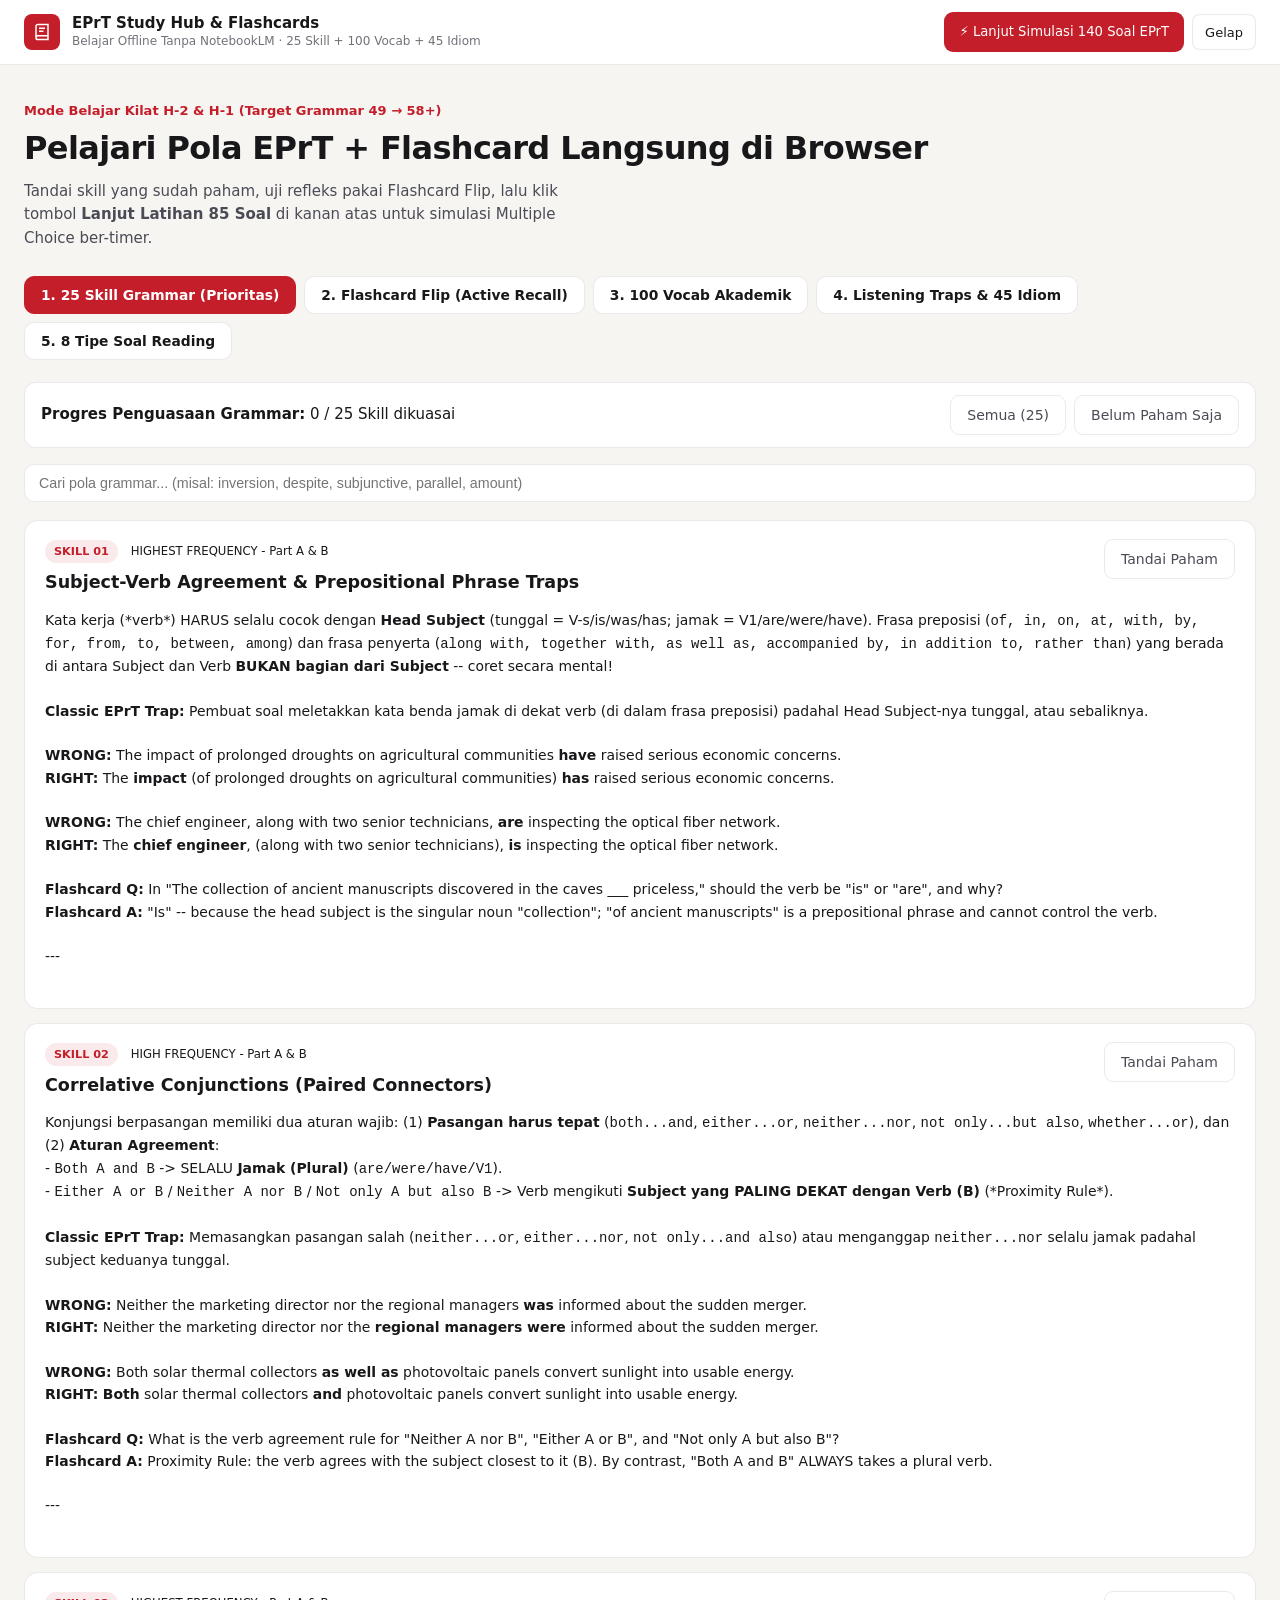
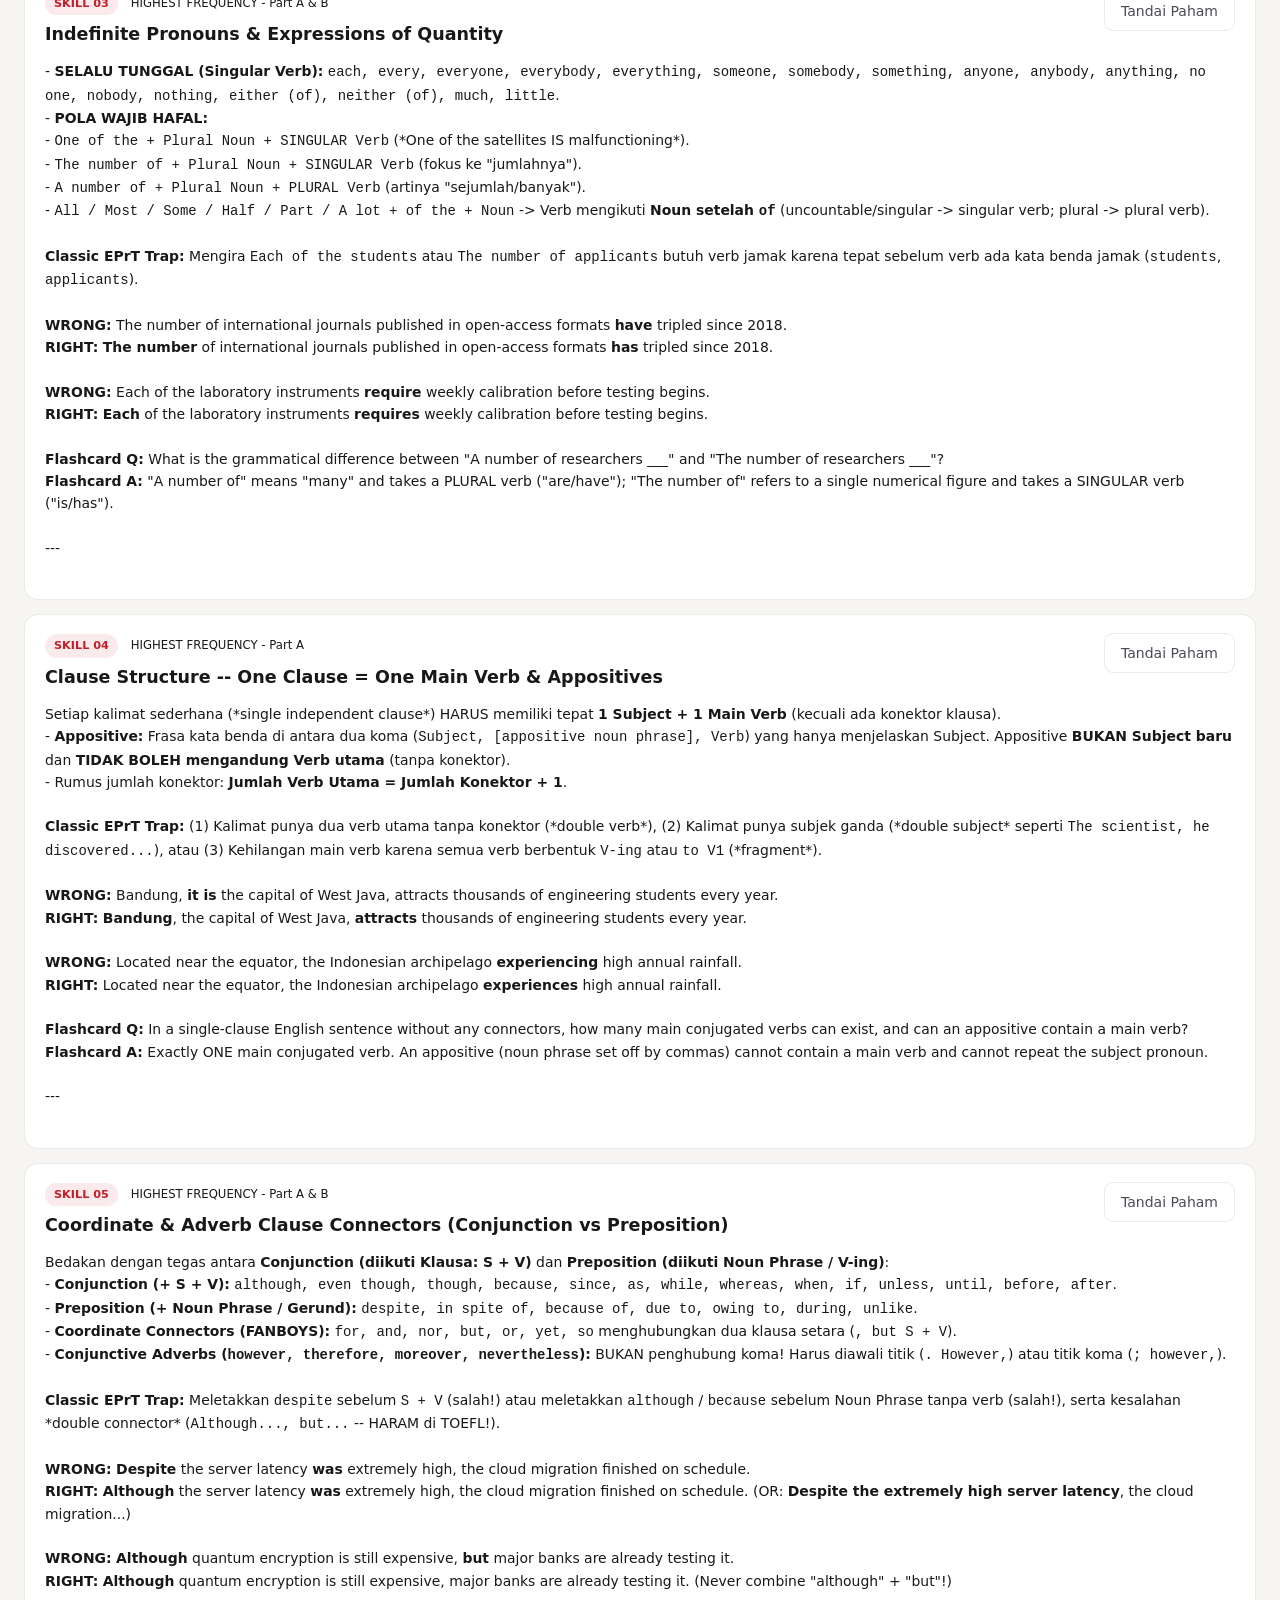
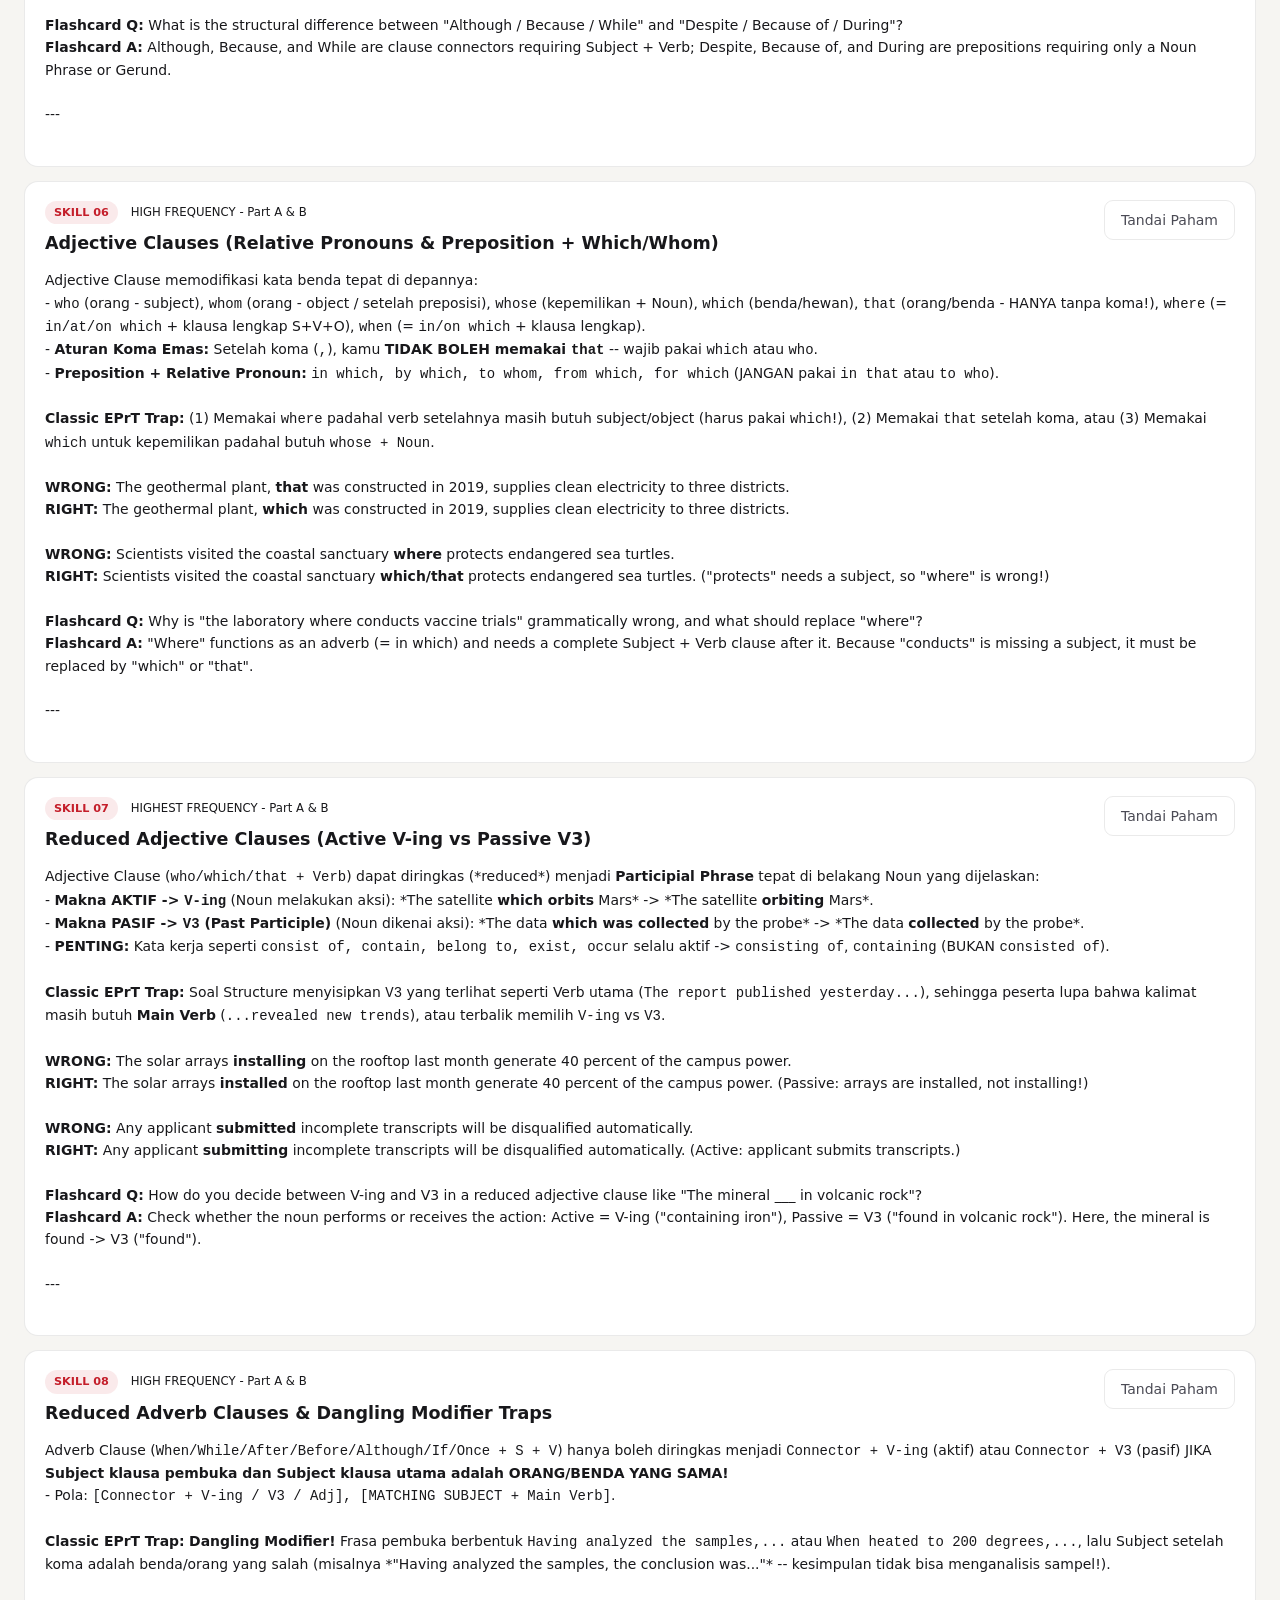
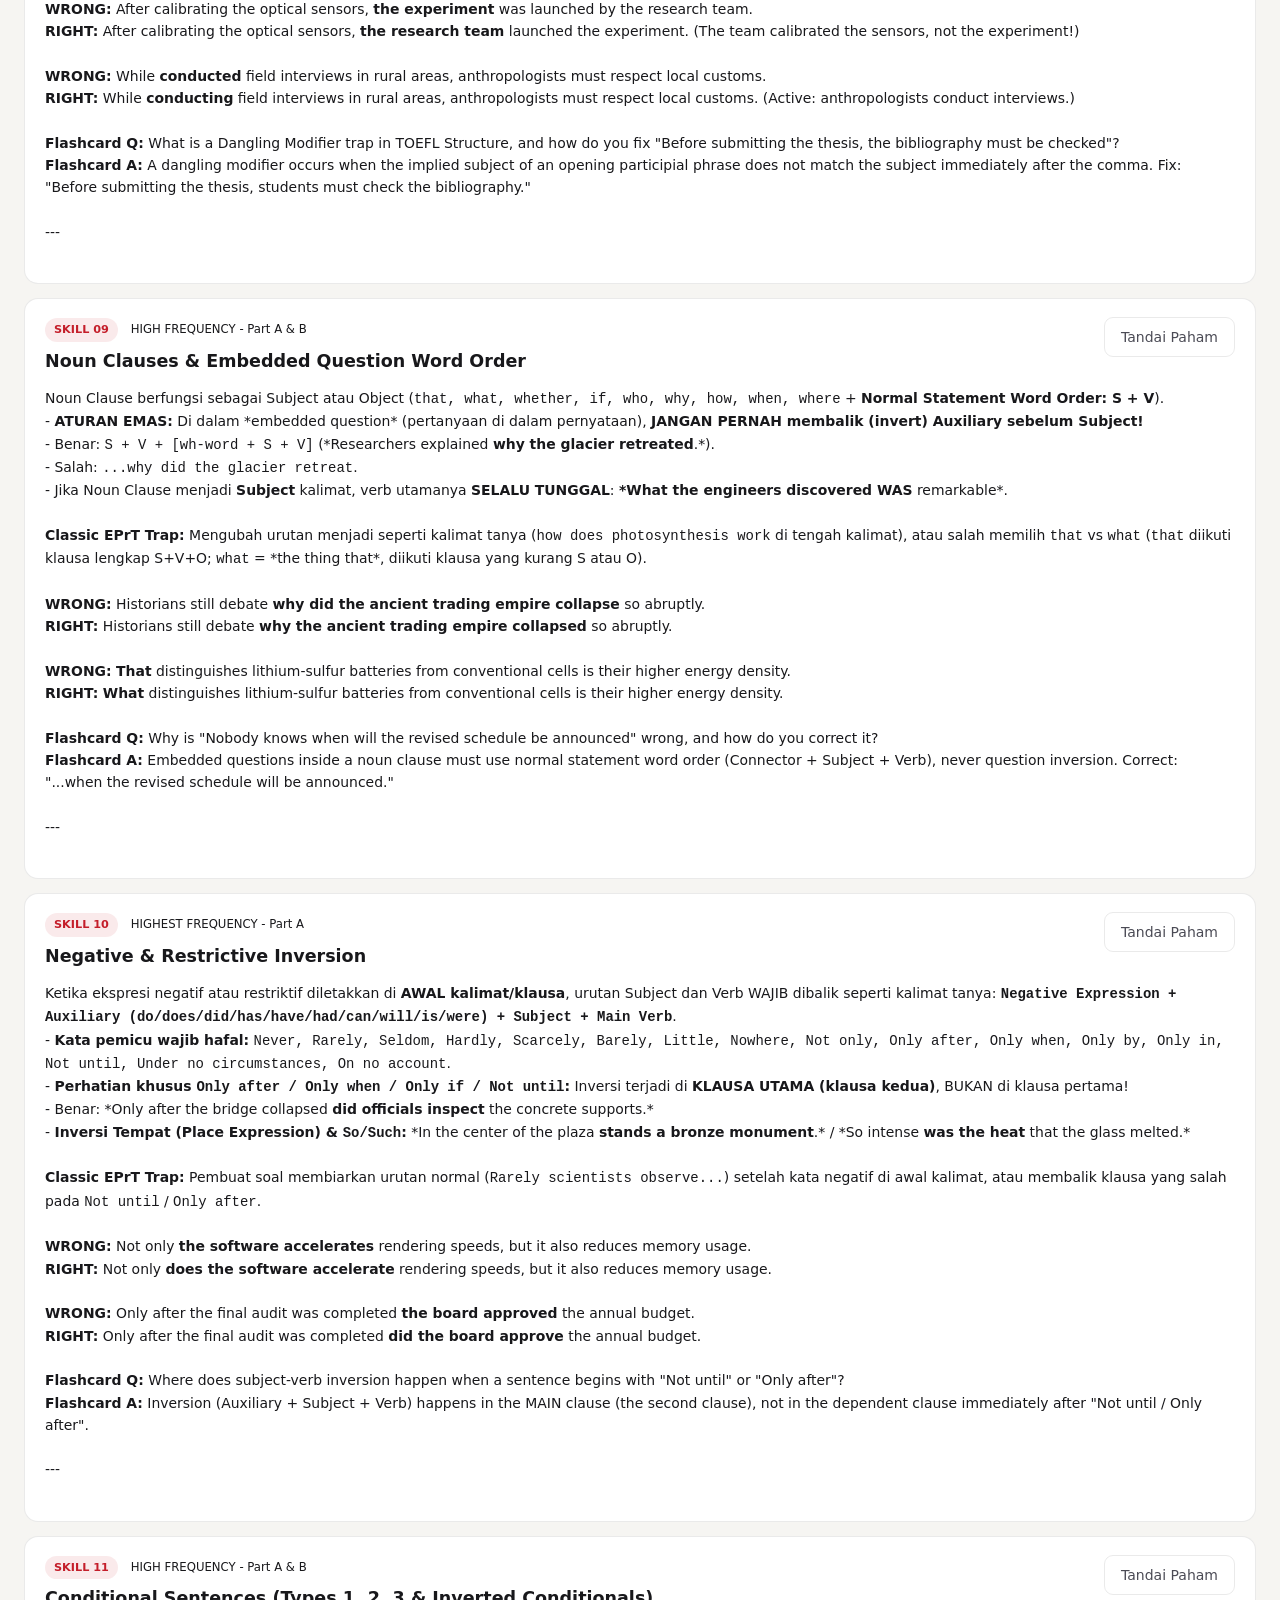
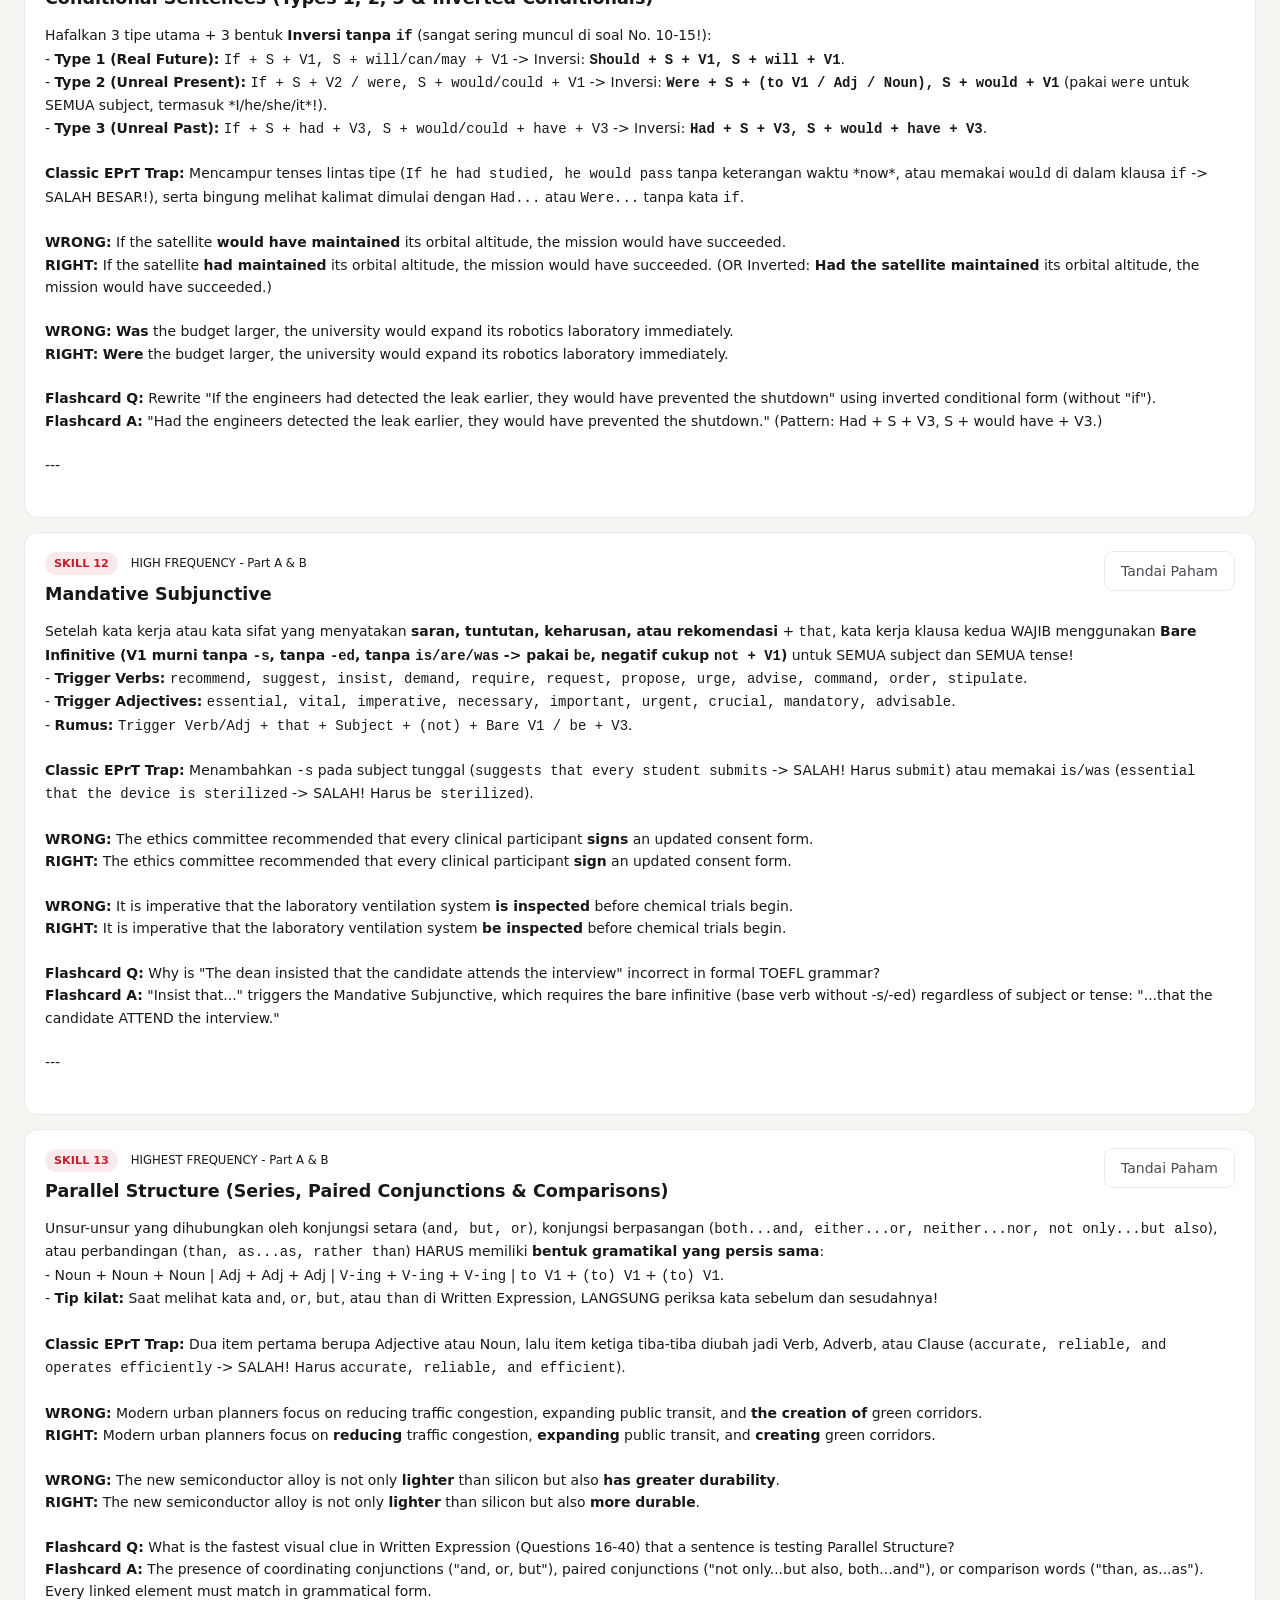
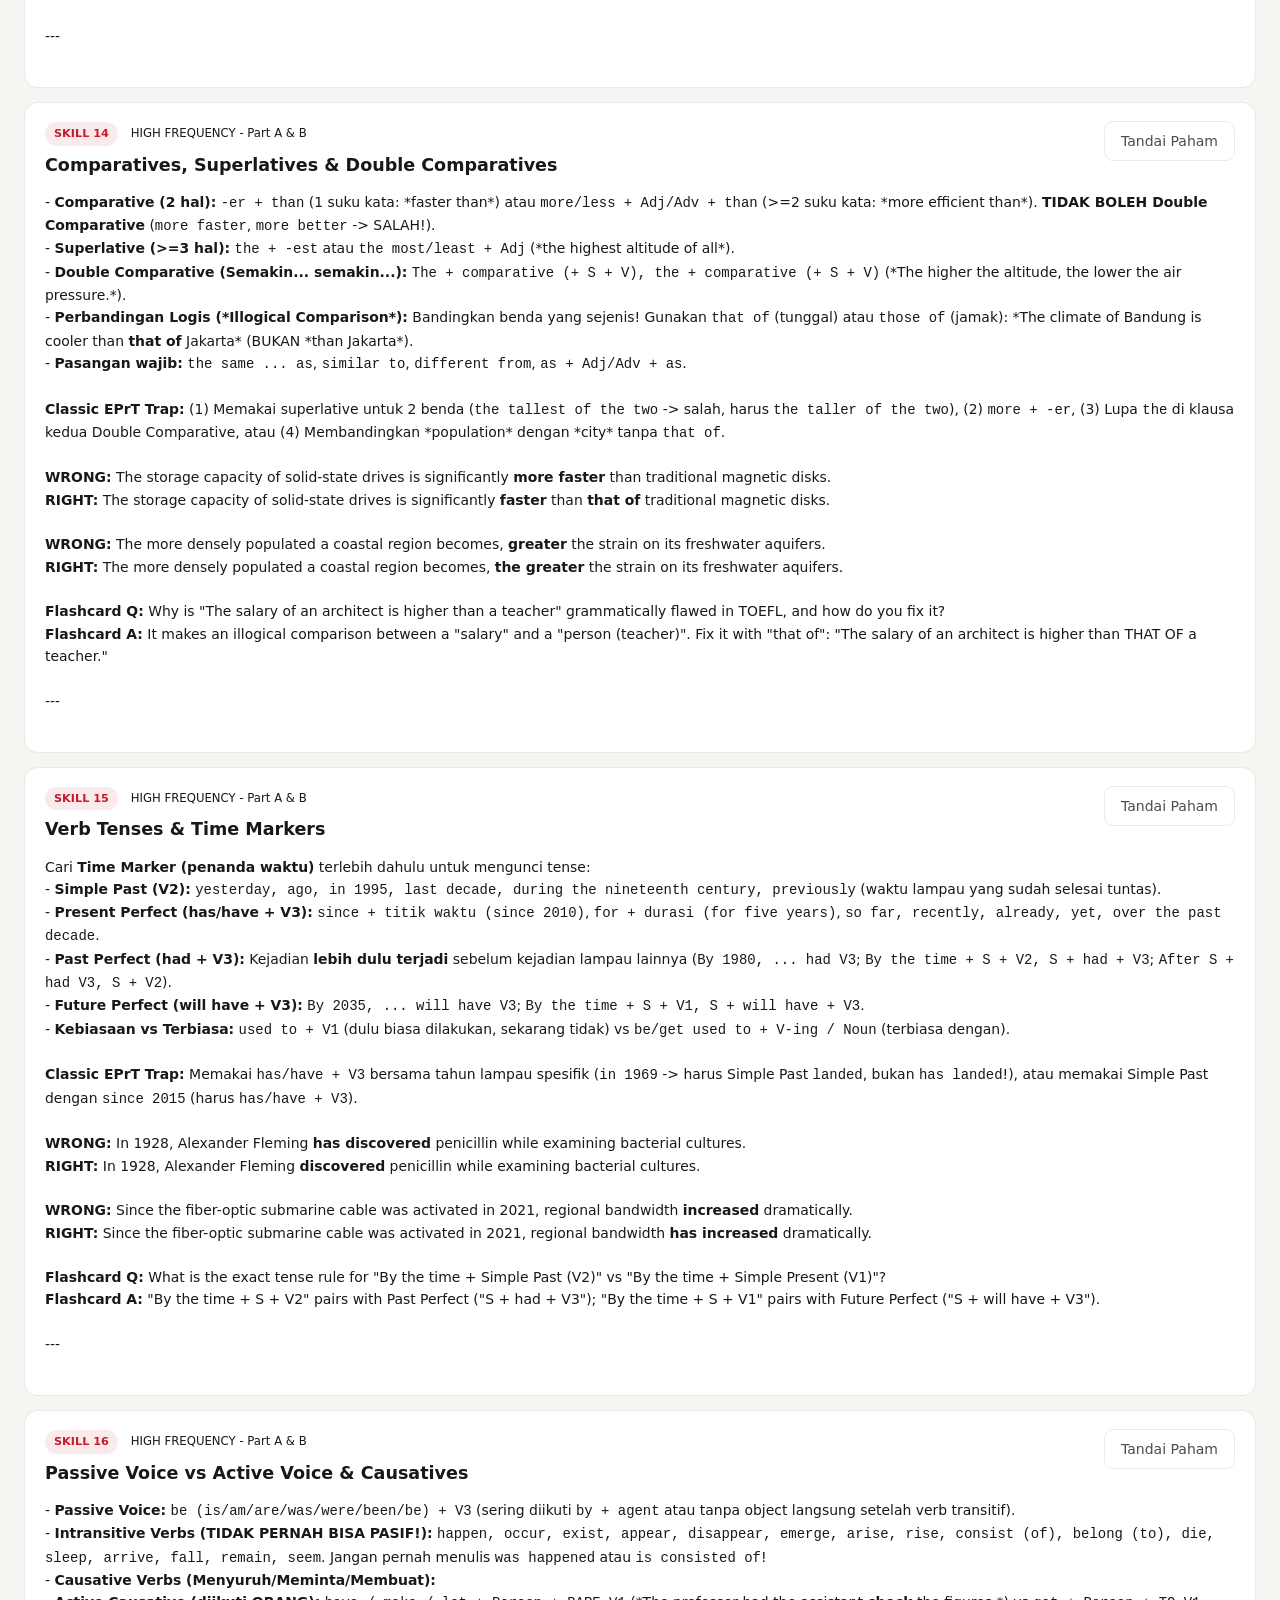
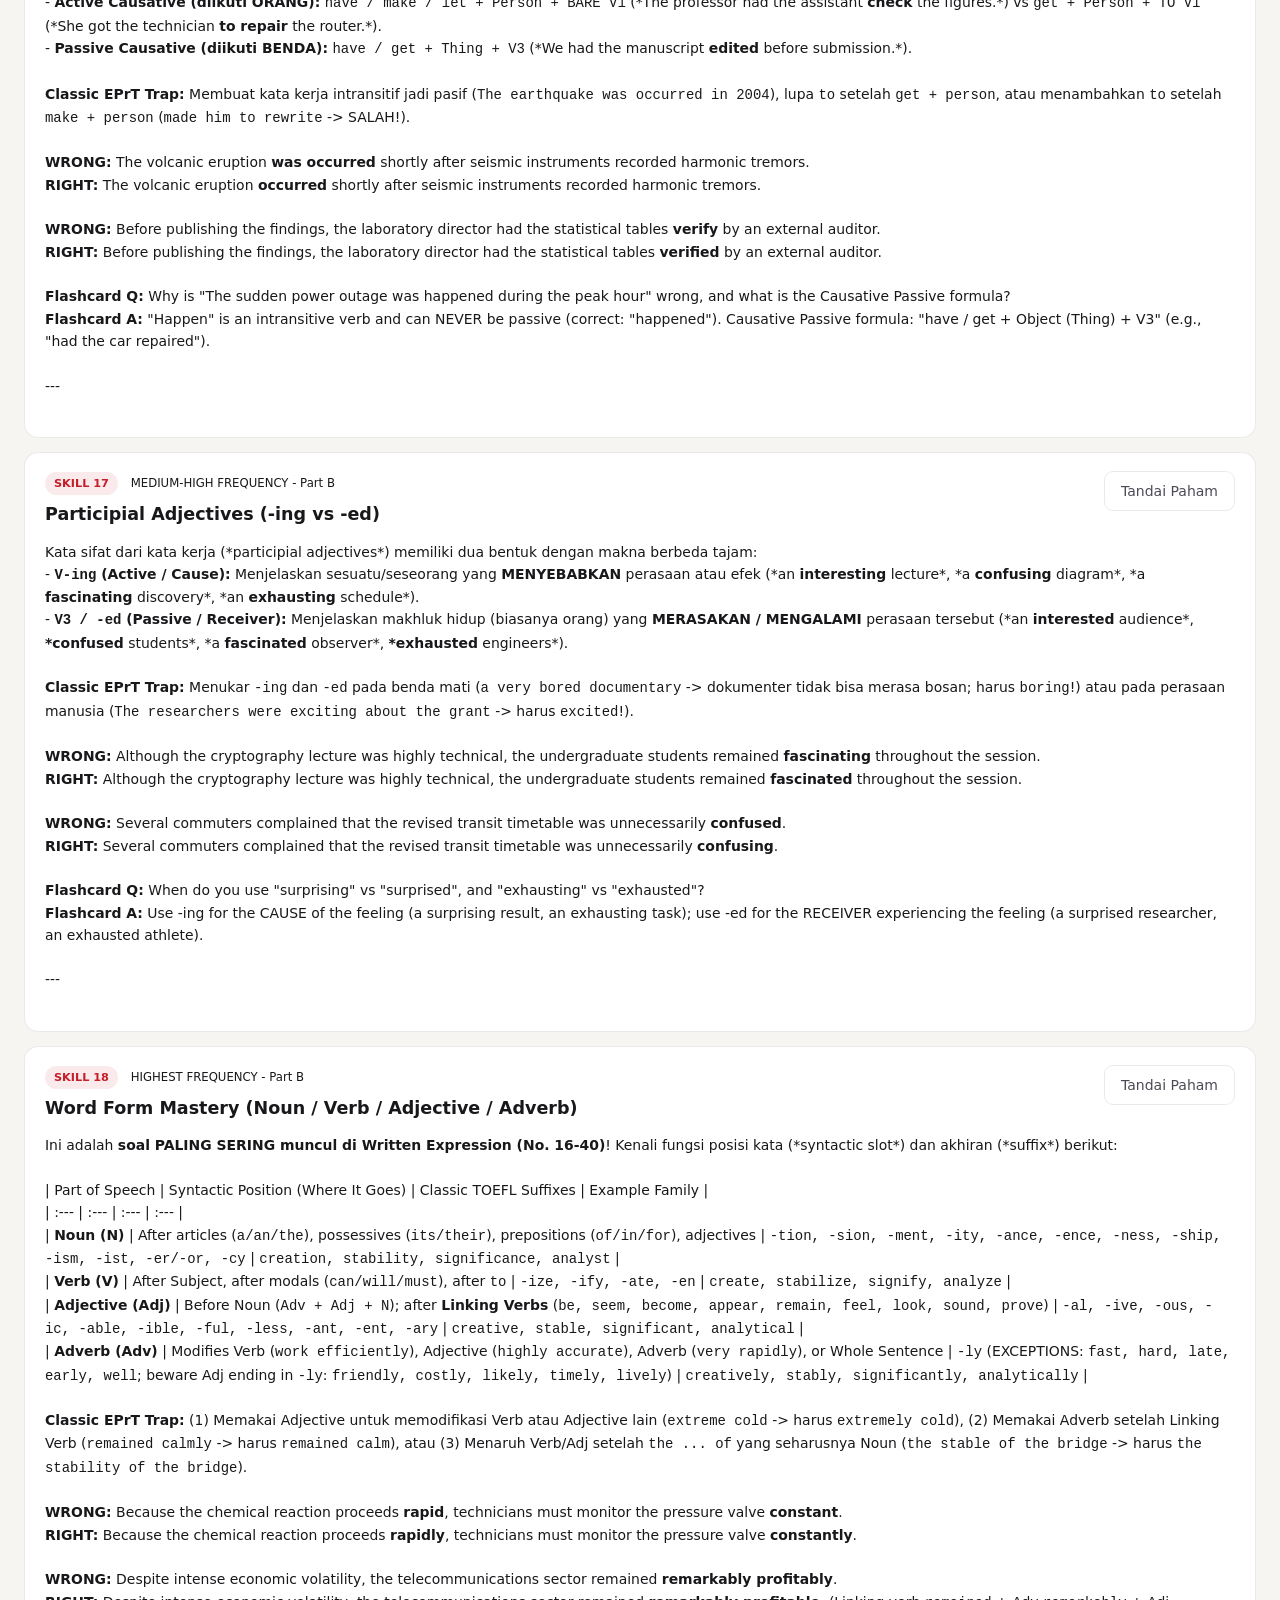
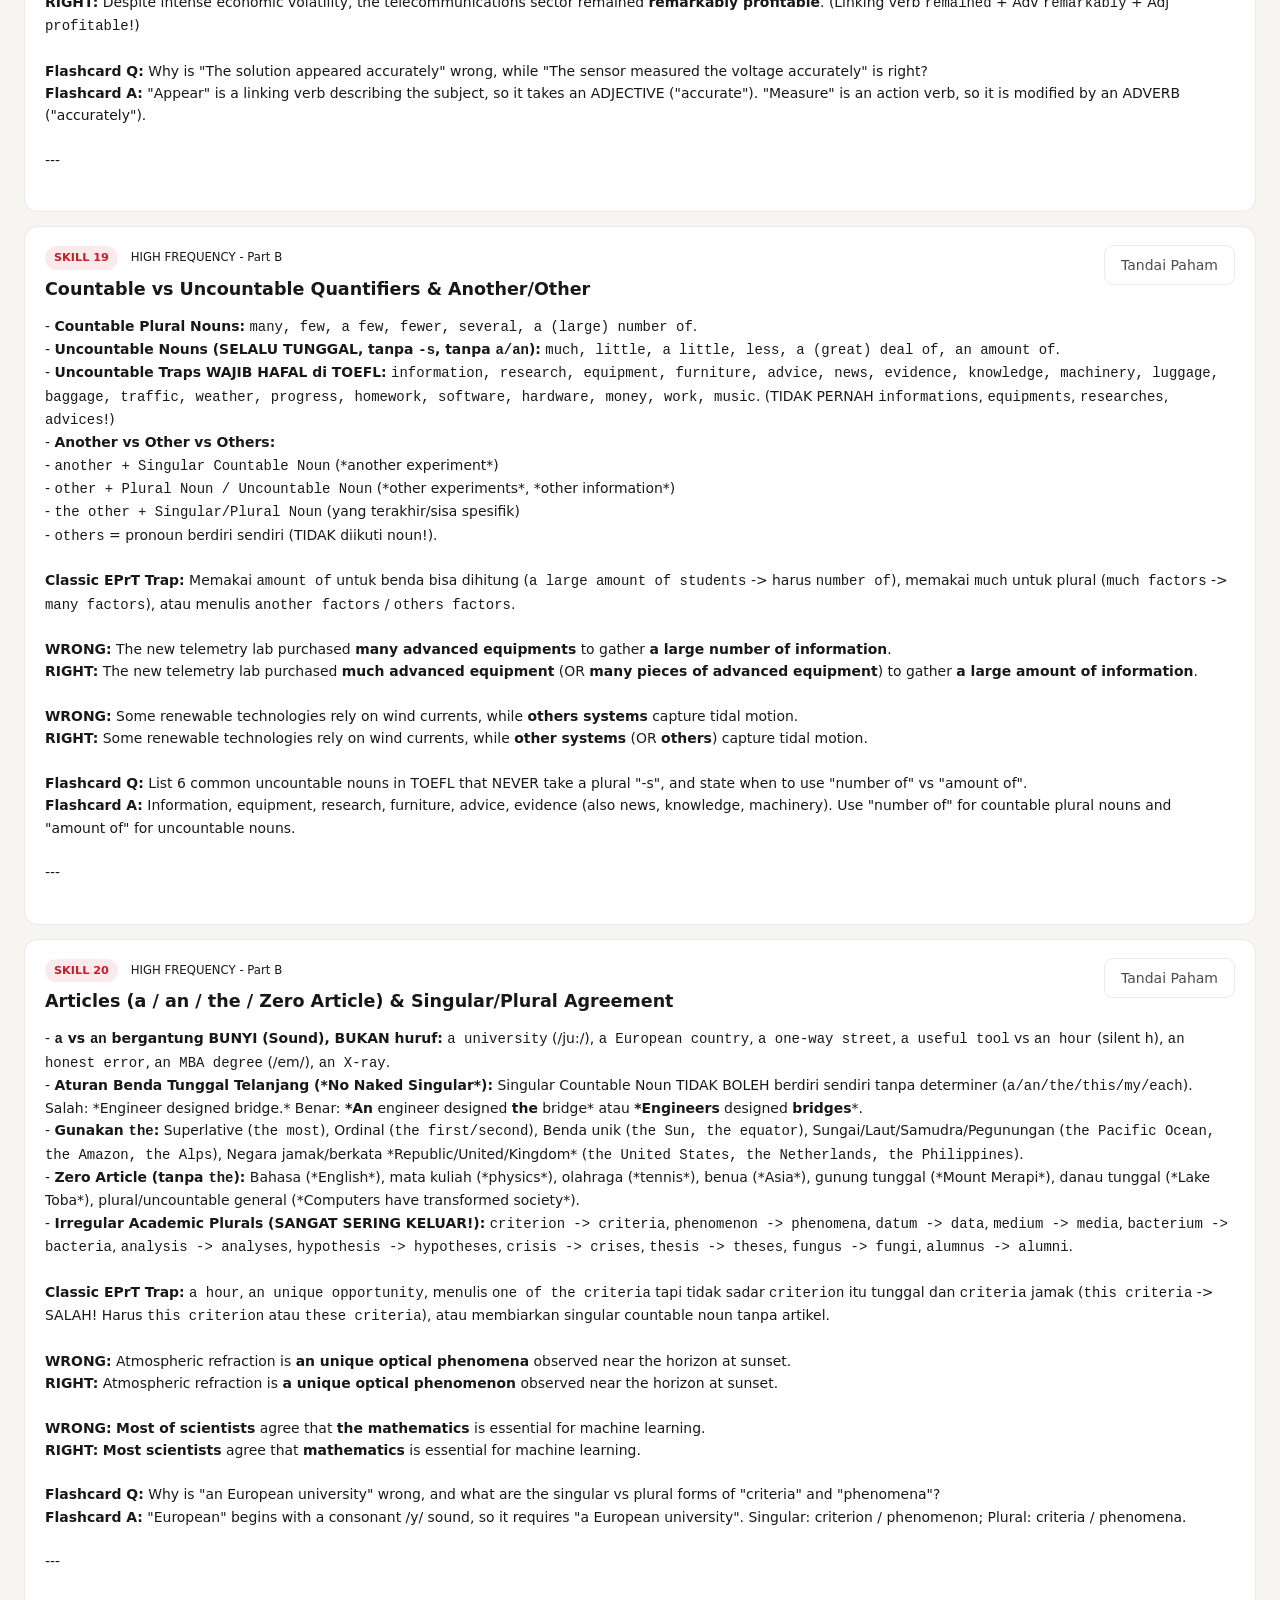
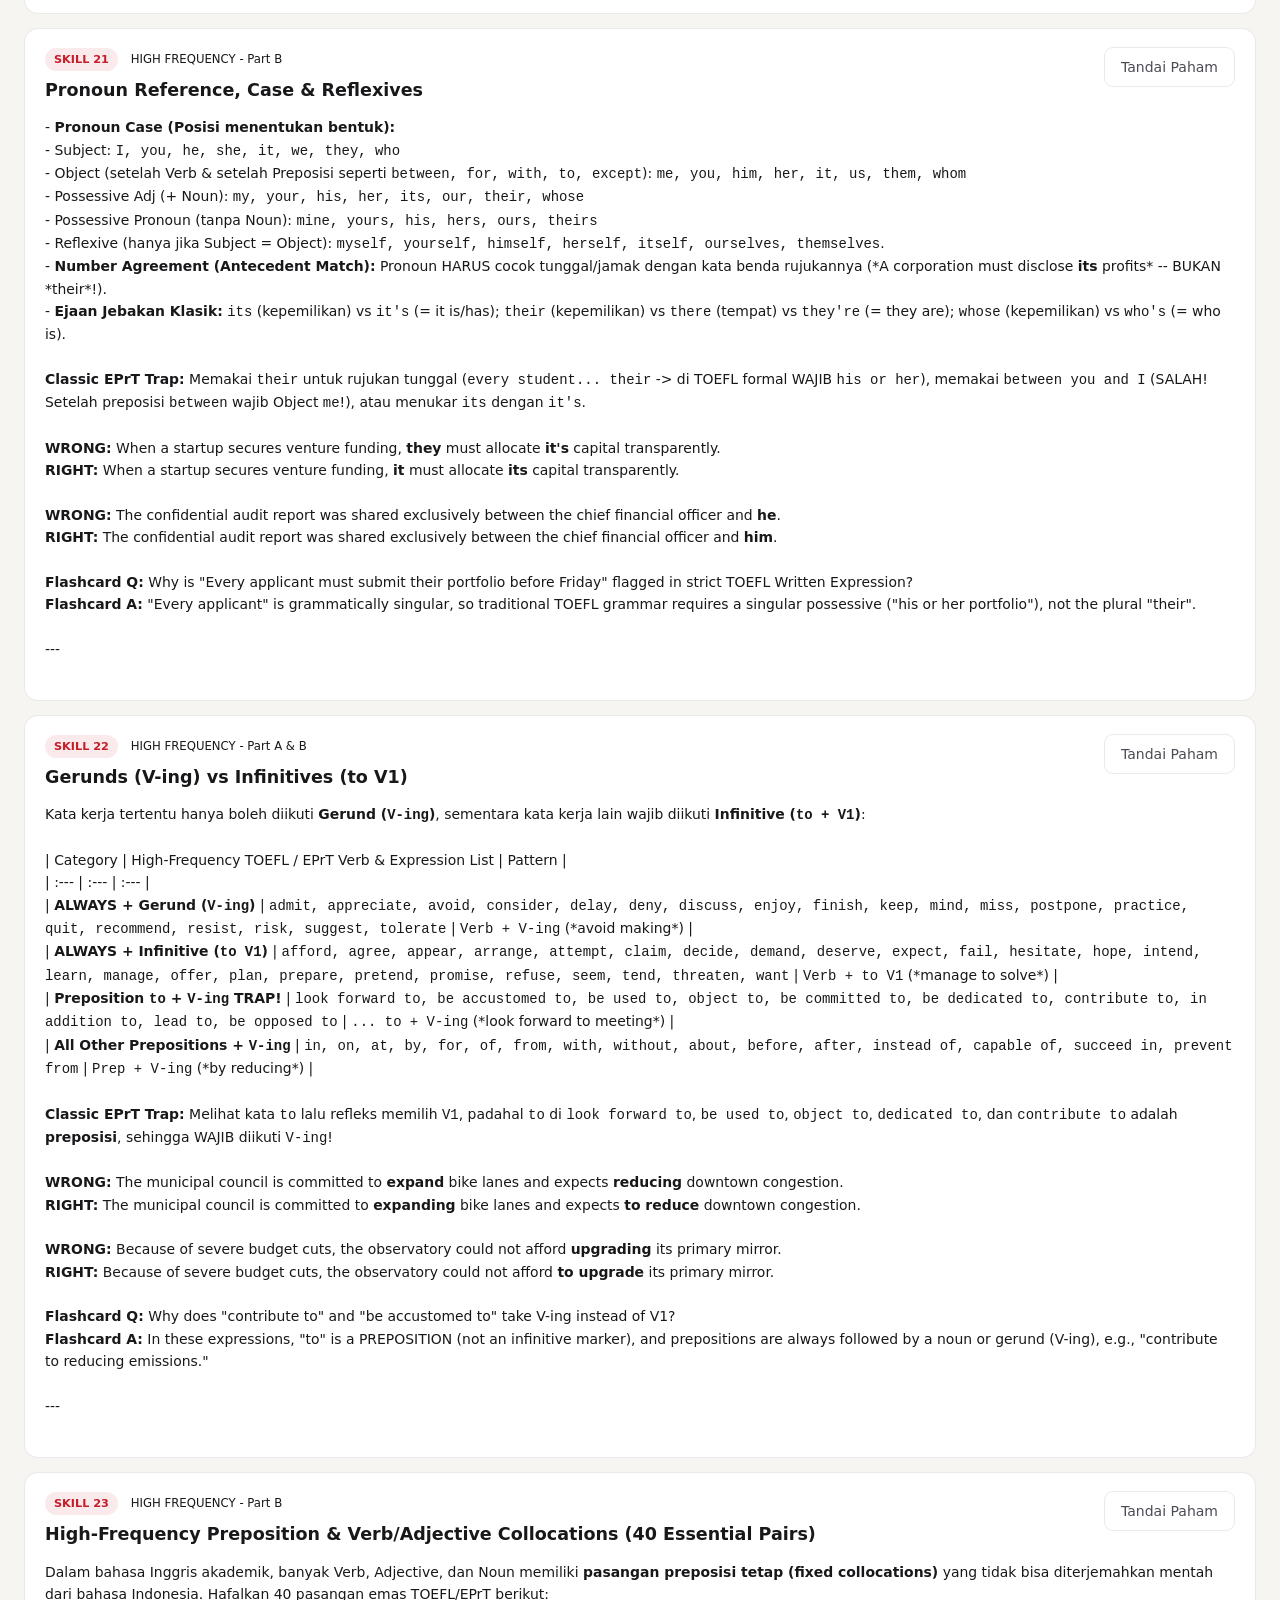
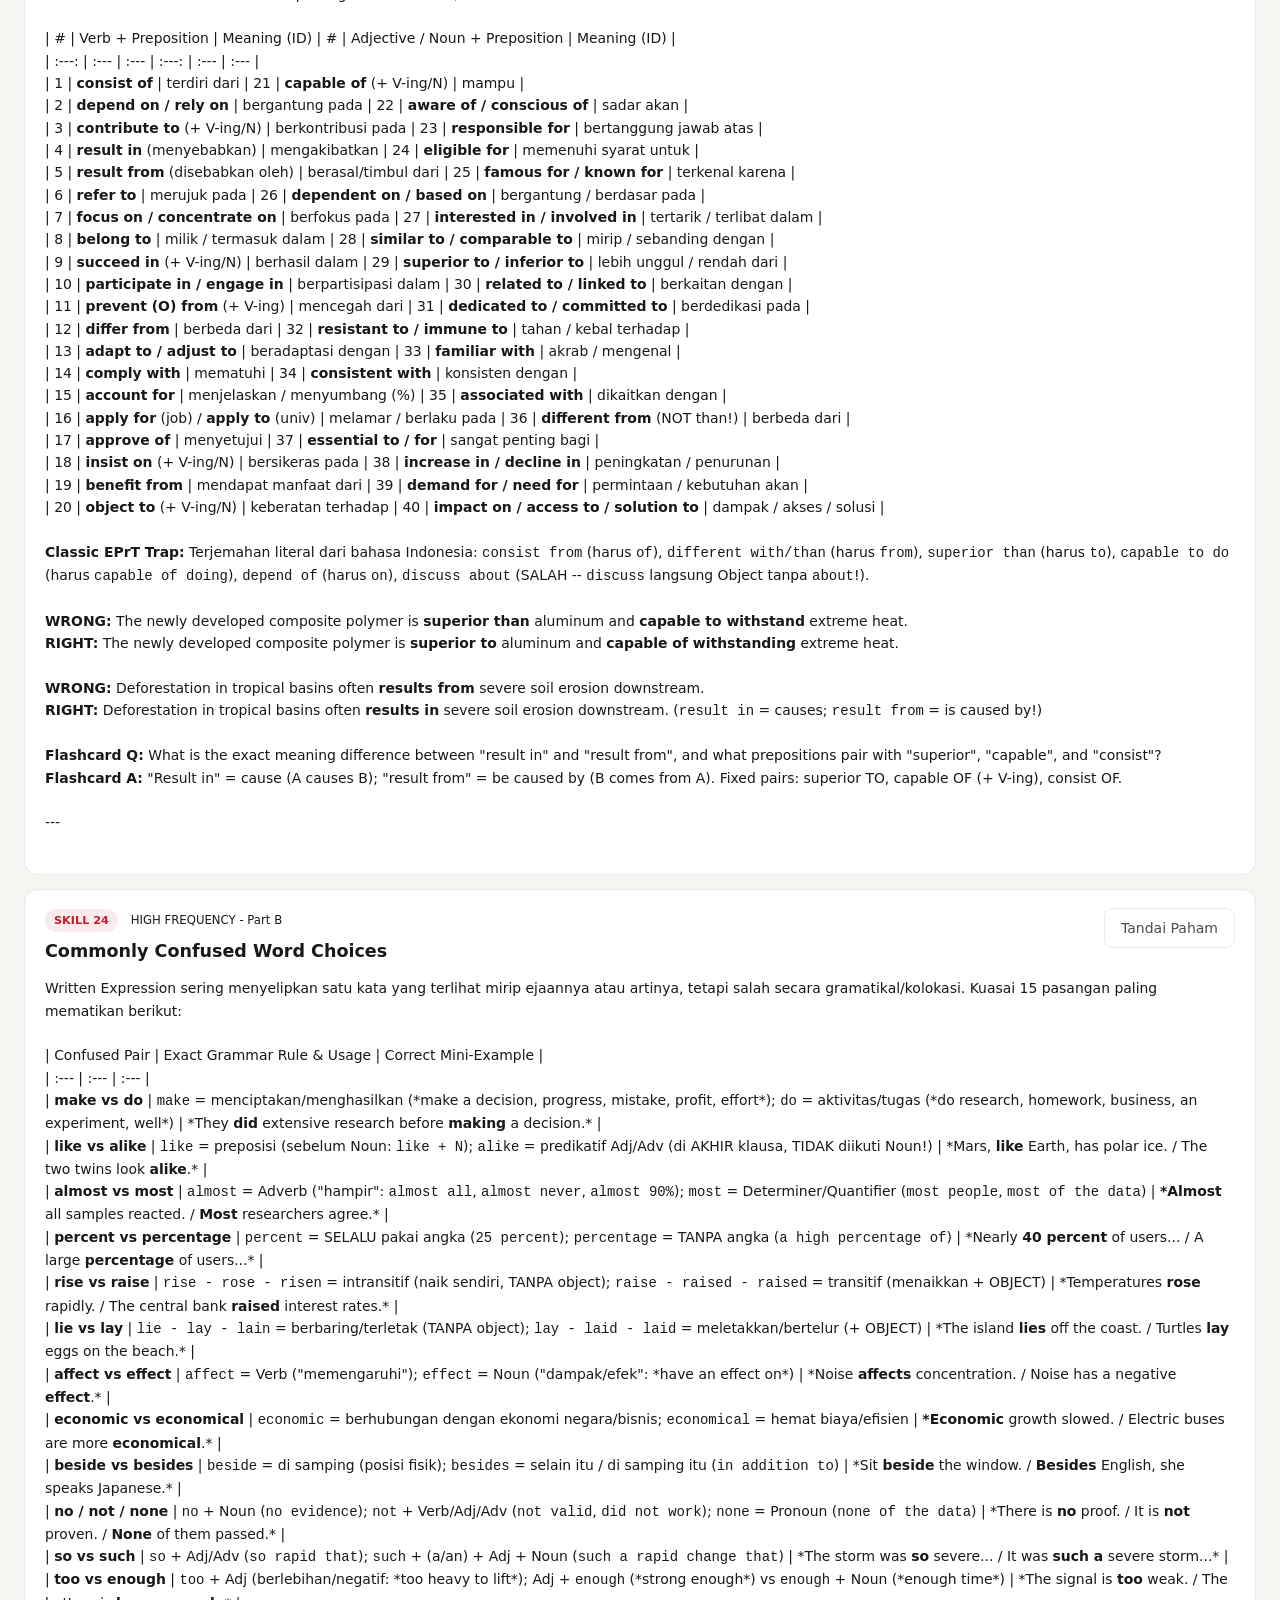
==== commit bfcd54f7: "update soal" ====
--- a/study.html
+++ b/study.html
@@ -49,7 +49,7 @@
         </span>
       </a>
       <div class="topbar-actions">
-        <a href="index.html" class="btn btn-primary" style="text-decoration:none;padding:8px 14px;font-size:0.88rem;">⚡ Lanjut Latihan 300 Soal</a>
+        <a href="index.html" class="btn btn-primary" style="text-decoration:none;padding:8px 14px;font-size:0.88rem;">⚡ Lanjut Simulasi 140 Soal EPrT</a>
         <button type="button" class="icon-btn" id="btn-theme"><span class="btn-label" id="theme-label">Gelap</span></button>
       </div>
     </div>
